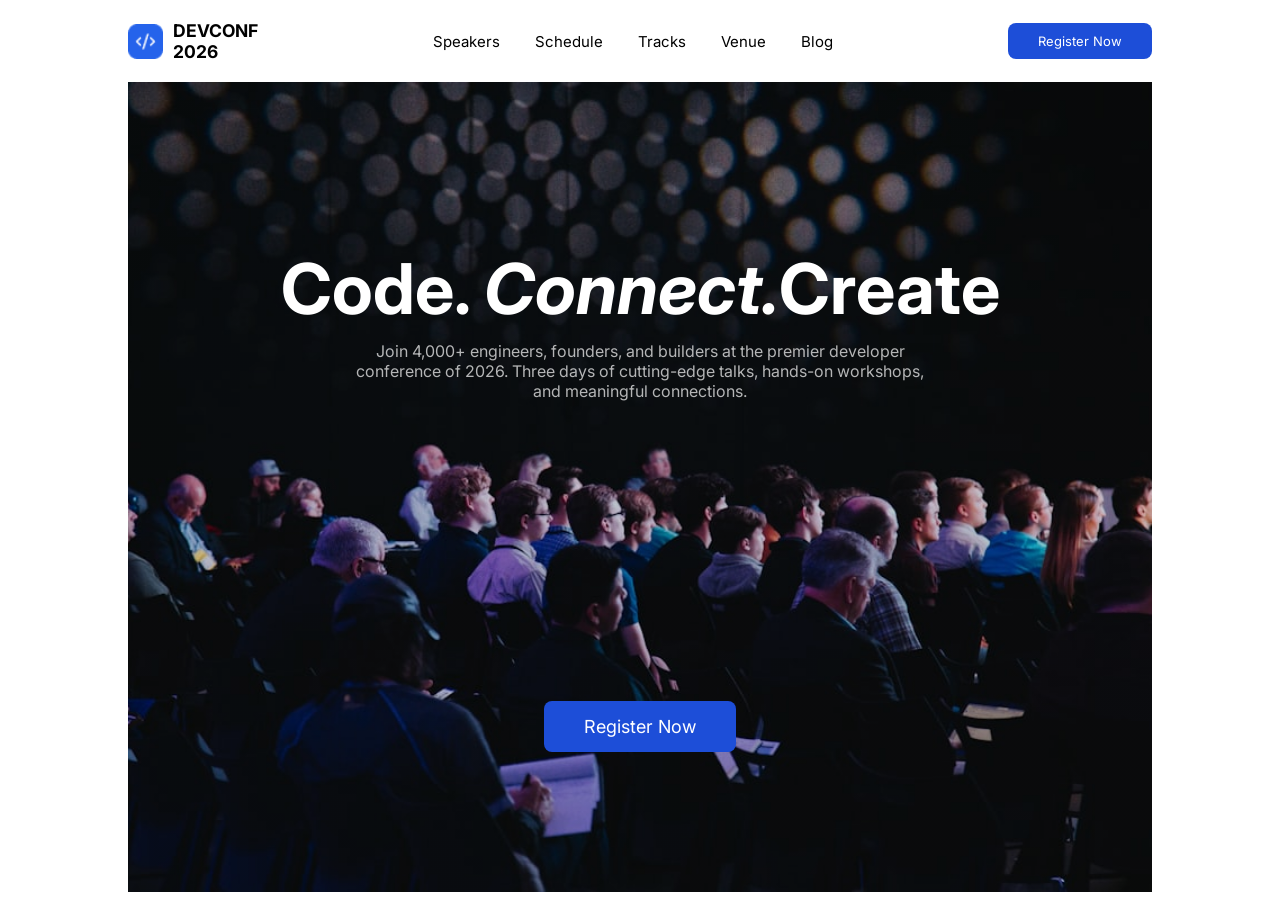
==== index.html @ ef303294 "banner-section-added" ====
<!DOCTYPE html>
<html lang="en">

<head>
    <meta charset="UTF-8">
    <meta name="viewport" content="width=device-width, initial-scale=1.0">
    <title>DevConf-2026</title>
    <link rel="stylesheet" href="./style/style.css">
</head>

<body>
    <nav class="container">
        <div class="nav-content">
            <div class="nav-logo">
                <img src="./images/logo-mini.png" alt="developer-logo">
                <h3>DEVCONF<br>2026</h3>
            </div>
            <div class="nav-link-page">
                <ul>
                    <li> <a href="">Speakers</a></li>
                    <li><a href="">Schedule</a></li>
                    <li><a href="">Tracks</a></li>
                    <li><a href="">Venue</a></li>
                    <li><a href="">Blog</a></li>
                </ul>
            </div>
            <div class="nav-btn">
                <button class="btn">Register Now</button>
            </div>
        </div>
    </nav>

    <!--  banner-section-style-here  -->
    <section class="container">
        <div class="banner-container">
            <div class="banner-content">
                <h3>Code. <span style="font-style: italic;"> Connect.</span>Create</h3>
                <p>Join 4,000+ engineers, founders, and builders at the premier developer <br> conference of 2026. Three
                    days
                    of cutting-edge talks, hands-on workshops, <br> and meaningful connections.</p>
            </div>
            <button class="btn banner-btn">Register Now</button>
        </div>
    </section>
    <!-- speaker-profile-style-here -->
</body>

</html>
---- style/style.css ----
@import url('https://fonts.googleapis.com/css2?family=Inter:ital,opsz,wght@0,14..32,100..900;1,14..32,100..900&display=swap');
* {
    margin: 0;
    padding: 0;
    box-sizing: border-box;
     font-family: "Inter", sans-serif;

    

}

.container {
    padding: 0px 10%;
}

.nav-logo {
    display: flex;
    align-items: center;
    gap: 10px;
    font-size: 15px;
    font-weight: bold;
    padding: 20px 0px;

}

.nav-logo img {
    object-fit: cover;
    image-resolution: initial;
    height: 35px;
    width: 35px;
}

.nav-content {
    display: flex;
    justify-content: space-between;
    align-items: center;
}

.nav-link-page ul {
    display: flex;
    gap: 35px;
    text-decoration: none;
}

.nav-link-page ul li {
    list-style: none;
    font-size: 15px;

}

.nav-link-page ul li a {
    text-decoration: none;
    color: black;

}

.btn {
    padding: 10px 30px;
    border: none;
    background-color: #1D4ED8;
    border-radius: 8px;
    color: white;
    font-size: 13px;
}

/* banner-section-style-here */

.banner-container {
    text-align: center;
    height: 90vh;
    background-image: linear-gradient(rgba(0, 0, 0, 0.2), rgba(0, 0, 0, 0.2)),url("../images/banner.jpg");
    background-size: cover;
    background-position: center;
    background-repeat: no-repeat;
    display: flex;
    flex-direction: column;
    align-items: center;


}
.banner-container button{
    margin-top: 300px;
    font-size: 18px;
    padding: 15px 40px ;
}
.banner-content{
    margin-top: 16%;
}

.banner-content h3 {
    font-size: 70px;
    font-weight: bolder;
    color: white;
}

.banner-content p {
    margin-top: 10px;
    font-size: 16px;
    color: #ffffffb2;

}
/* speaker-profile-style-here */
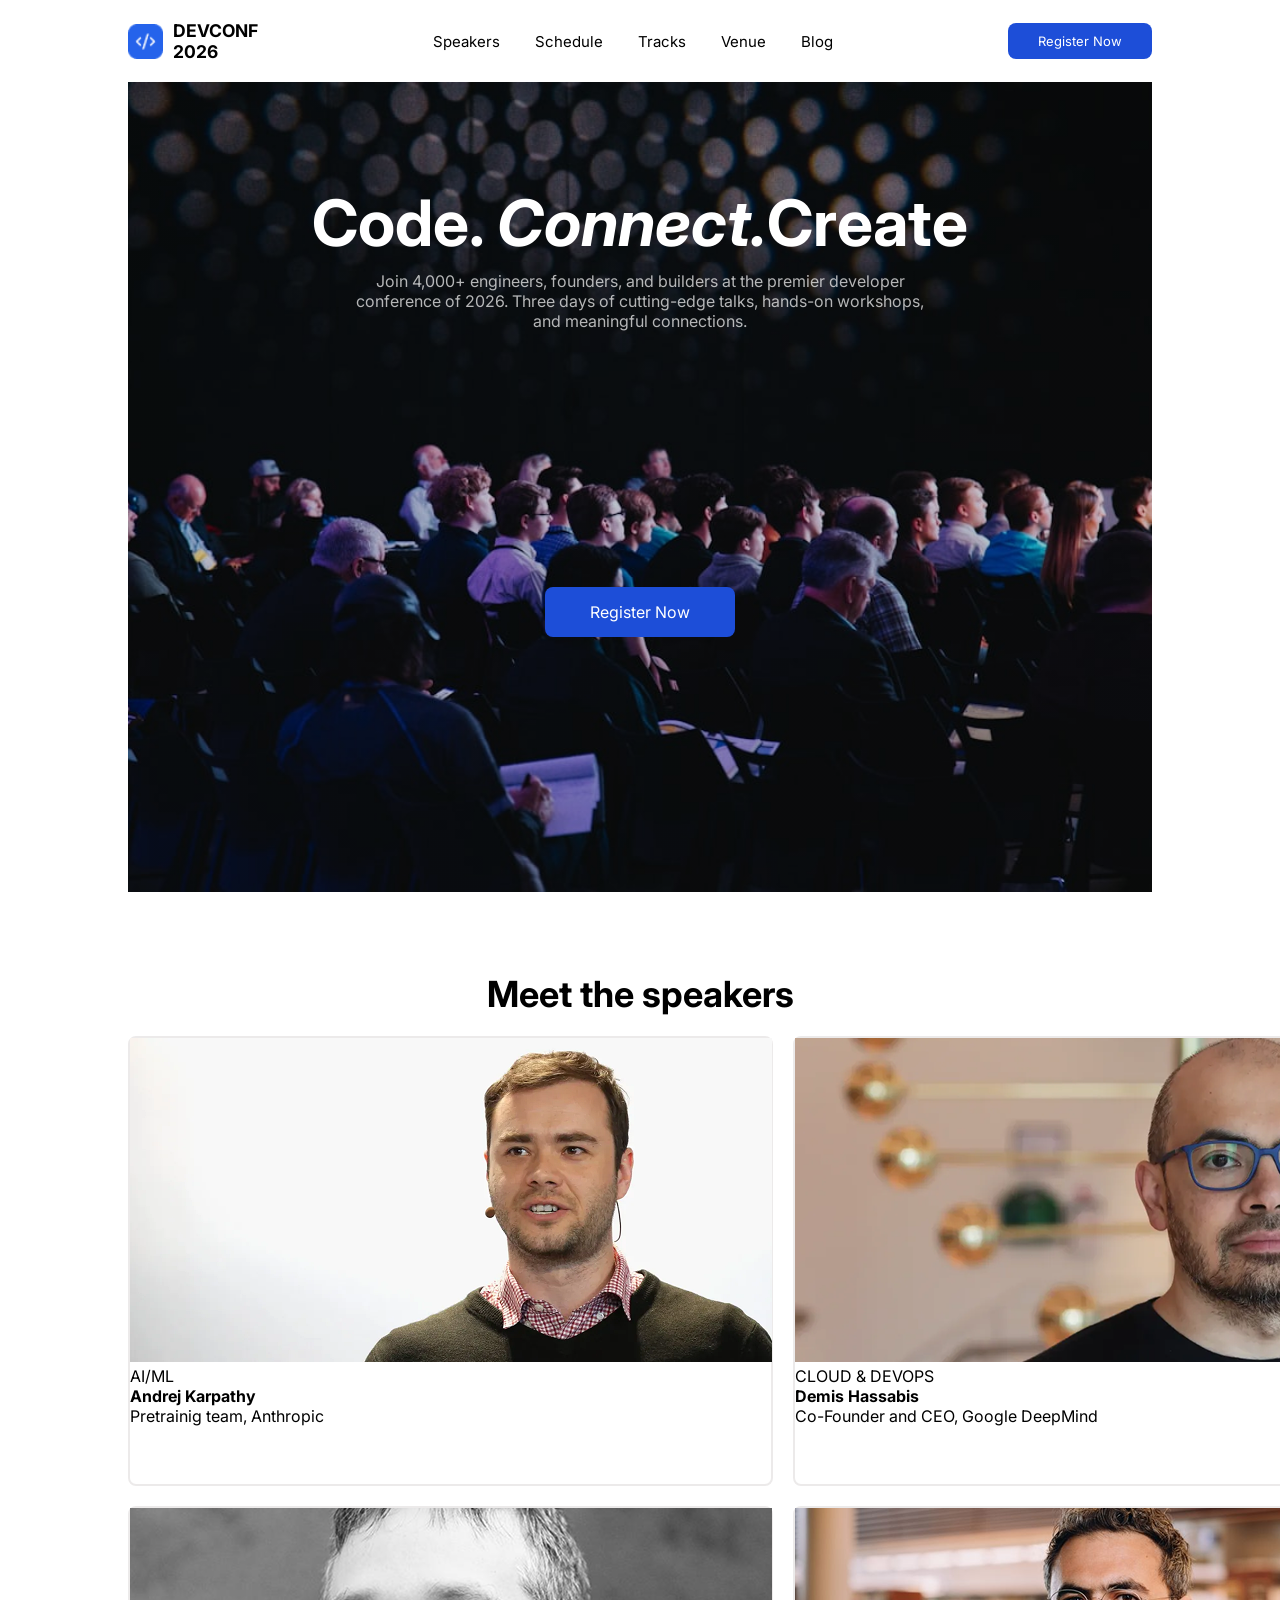
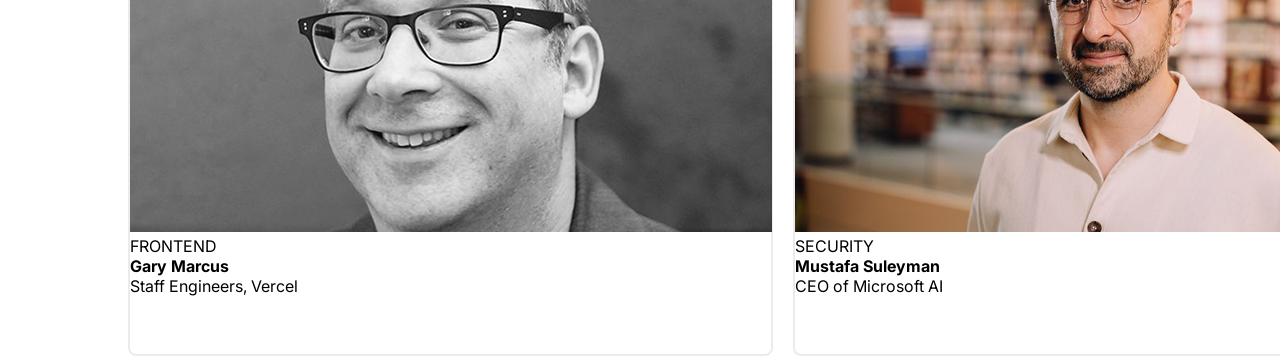
==== commit 2fa284de: "speaker-section-style-here" ====
--- a/index.html
+++ b/index.html
@@ -42,7 +42,40 @@
             <button class="btn banner-btn">Register Now</button>
         </div>
     </section>
-    <!-- speaker-profile-style-here -->
+    <!-- speakers-profile-style-here -->
+     <section class="container">
+        <div class="speakers-container">
+            <div class="speaker-content-title">
+            <H1>Meet the speakers</H1>    
+            </div>
+            <div class="speaker-cards">
+                <div class="speaker-card1">
+                    <img src="./images/andrej.png" alt="andrej images">
+                    <p>AI/ML</p>
+                    <h4>Andrej Karpathy</h4>
+                    <p>Pretrainig team, Anthropic</p>
+                </div>
+                <div class="speaker-card1">
+                    <img src="./images/demis.png" alt="demis">
+                    <p>CLOUD & DEVOPS</p>
+                    <h4>Demis Hassabis </h4>
+                    <p>Co-Founder and CEO, Google DeepMind</p>
+                </div>
+                <div class="speaker-card1">
+                    <img src="./images/gary.png" alt="gary">
+                    <p>FRONTEND</p>
+                    <h4>Gary Marcus</h4>
+                    <p>Staff Engineers, Vercel</p>
+                </div>
+                <div class="speaker-card1">
+                    <img src="./images/mustafa.png" alt="mustafa">
+                    <p>SECURITY</p>
+                    <h4>Mustafa Suleyman</h4>
+                    <p>CEO of Microsoft AI</p>
+                </div>
+            </div>
+        </div>
+     </section>
 </body>
 
 </html>
--- a/style/style.css
+++ b/style/style.css
@@ -79,24 +79,52 @@
 
 }
 .banner-container button{
-    margin-top: 300px;
-    font-size: 18px;
-    padding: 15px 40px ;
+    margin-top:25%;
+    font-size: 1em;
+    padding: 15px 45px;
 }
 .banner-content{
-    margin-top: 16%;
+    margin-top: 10%;
 }
 
 .banner-content h3 {
-    font-size: 70px;
+    font-size: 4em;
     font-weight: bolder;
     color: white;
 }
 
 .banner-content p {
     margin-top: 10px;
-    font-size: 16px;
+    font-size: 1em;
     color: #ffffffb2;
 
 }
-/* speaker-profile-style-here */+/* speaker-profile-style-here */
+.speakers-container{
+    margin-top: 80px ;
+}
+.speaker-content-title{
+    text-align: center;
+    font-size: 1.5rem;
+    
+}
+.speaker-cards{
+    display: grid;
+    grid-template-columns: repeat(2, 1fr);
+    gap: 20px ;
+    margin-top: 20px;
+
+
+}
+.speaker-card1{
+    width: 645px;
+    height: 450px;
+    border:2px solid rgba(70, 56, 56, 0.103);
+    border-radius: 8px;
+
+}
+.speaker-card img{
+    width: 100%;
+    height:100%;  
+    object-fit: cover;
+}
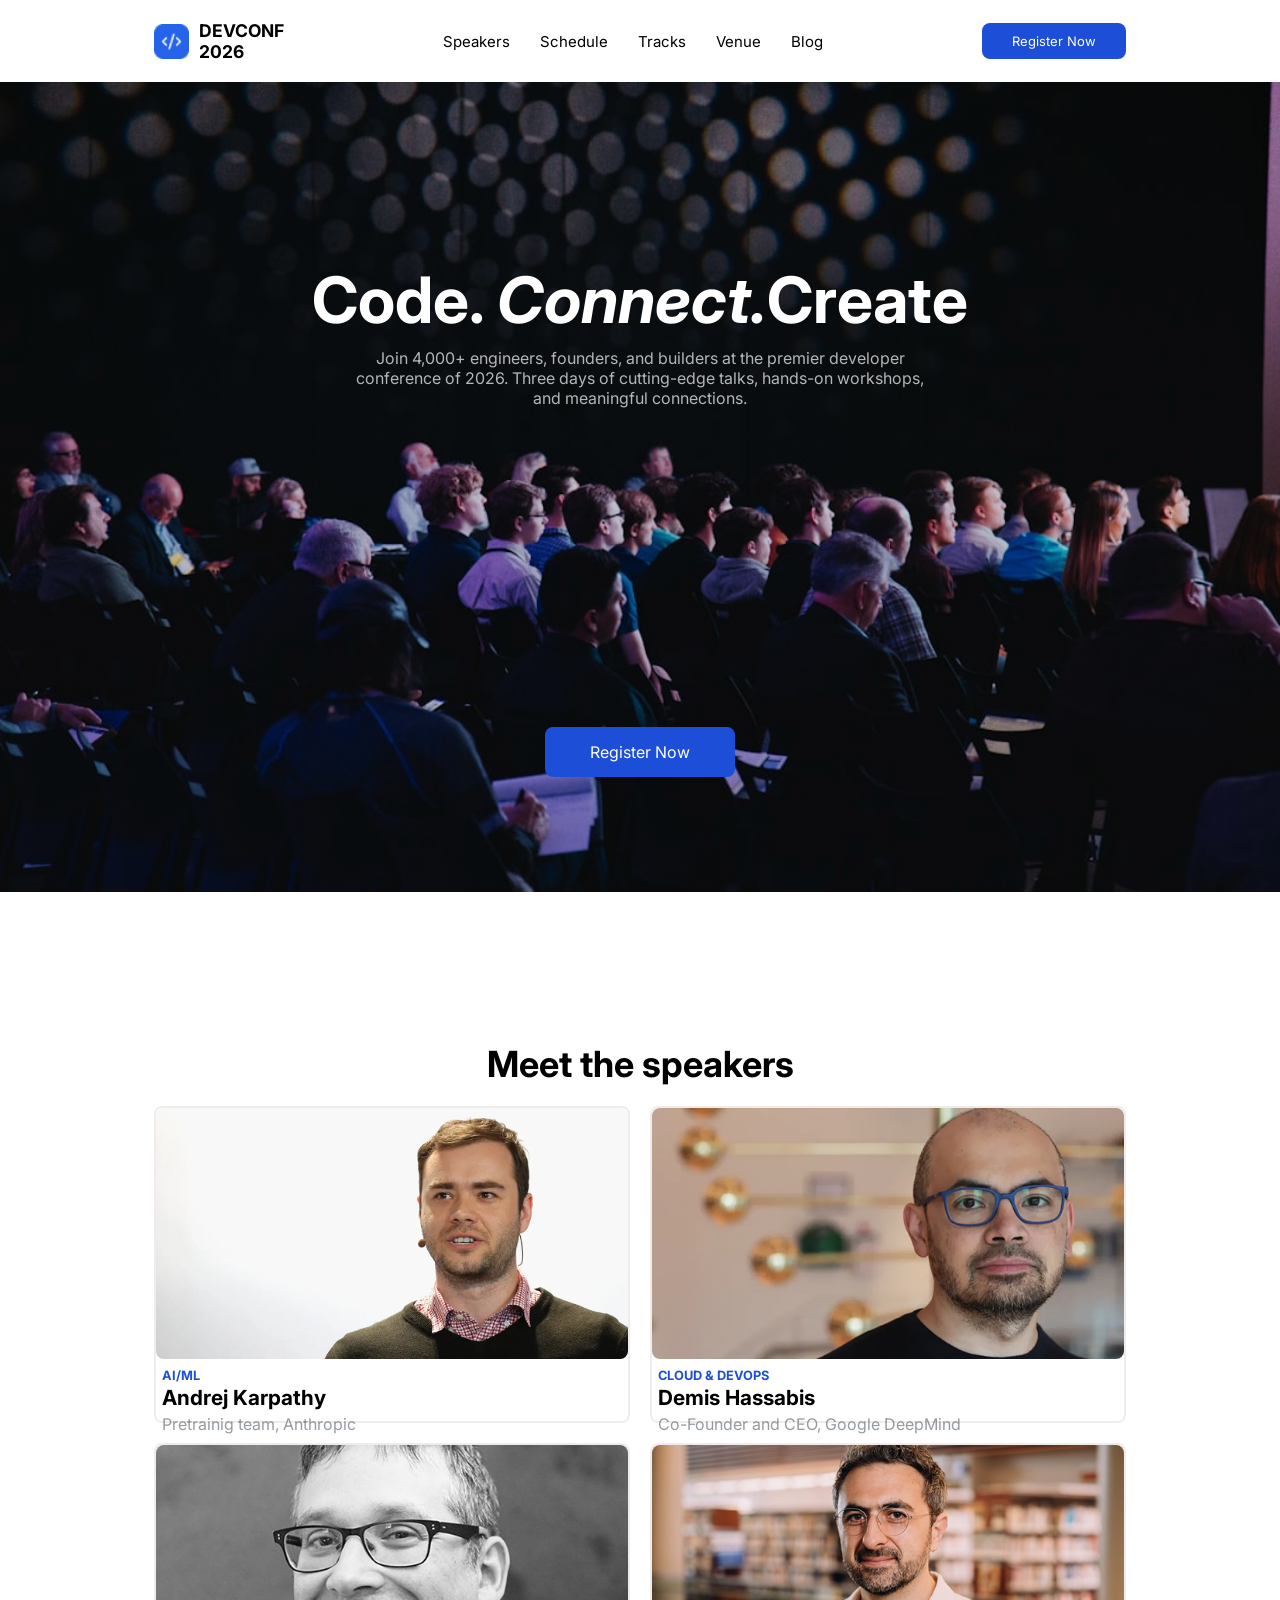
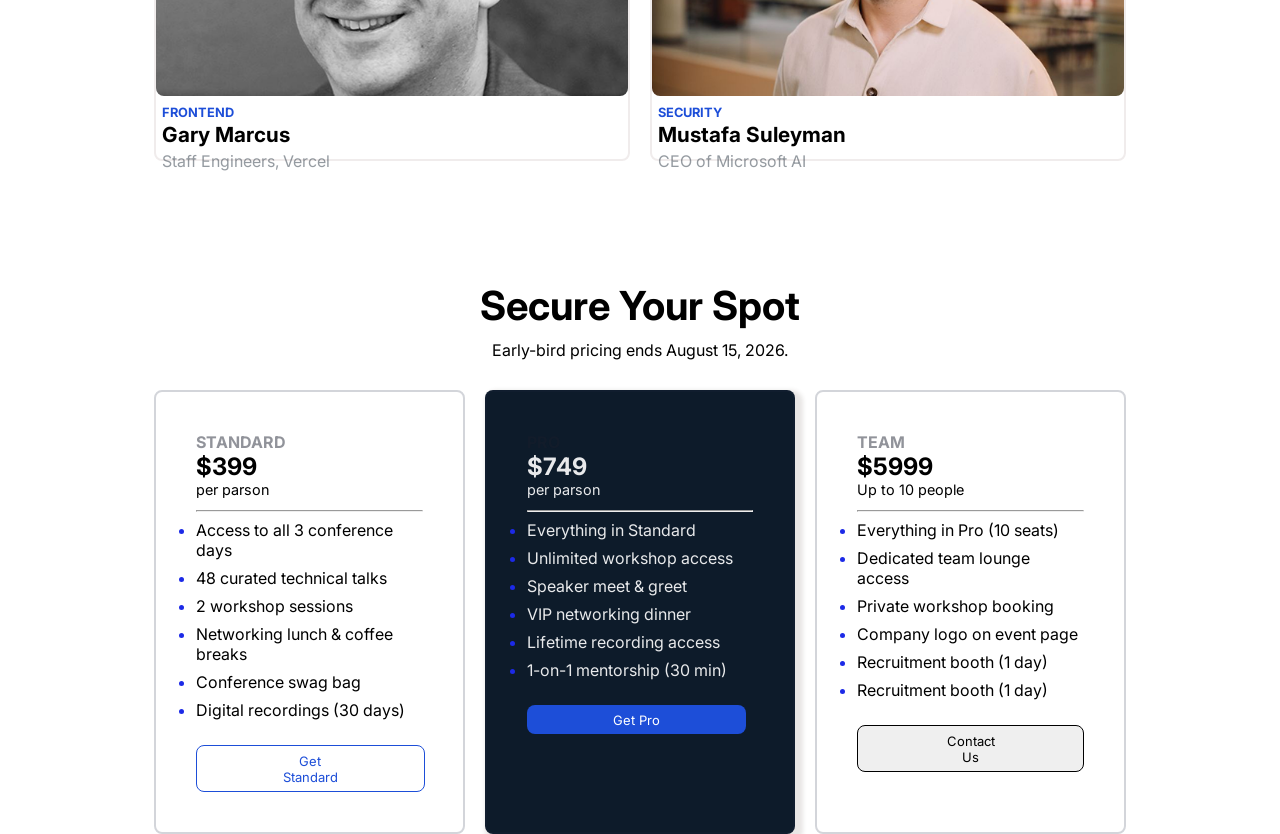
==== commit c3f5fbed: "pricing-section-added" ====
--- a/index.html
+++ b/index.html
@@ -31,7 +31,7 @@
     </nav>
 
     <!--  banner-section-style-here  -->
-    <section class="container">
+    <section>
         <div class="banner-container">
             <div class="banner-content">
                 <h3>Code. <span style="font-style: italic;"> Connect.</span>Create</h3>
@@ -39,6 +39,7 @@
                     days
                     of cutting-edge talks, hands-on workshops, <br> and meaningful connections.</p>
             </div>
+
             <button class="btn banner-btn">Register Now</button>
         </div>
     </section>
@@ -51,31 +52,86 @@
             <div class="speaker-cards">
                 <div class="speaker-card1">
                     <img src="./images/andrej.png" alt="andrej images">
-                    <p>AI/ML</p>
+                    <h5>AI/ML</h5>
                     <h4>Andrej Karpathy</h4>
                     <p>Pretrainig team, Anthropic</p>
                 </div>
                 <div class="speaker-card1">
                     <img src="./images/demis.png" alt="demis">
-                    <p>CLOUD & DEVOPS</p>
+                    <h5>CLOUD & DEVOPS</h5>
                     <h4>Demis Hassabis </h4>
                     <p>Co-Founder and CEO, Google DeepMind</p>
                 </div>
                 <div class="speaker-card1">
                     <img src="./images/gary.png" alt="gary">
-                    <p>FRONTEND</p>
+                    <h5>FRONTEND</h5>
                     <h4>Gary Marcus</h4>
                     <p>Staff Engineers, Vercel</p>
                 </div>
                 <div class="speaker-card1">
                     <img src="./images/mustafa.png" alt="mustafa">
-                    <p>SECURITY</p>
+                    <h5>SECURITY</h5>
                     <h4>Mustafa Suleyman</h4>
                     <p>CEO of Microsoft AI</p>
                 </div>
             </div>
         </div>
      </section>
+     <!-- pricing-section-style-here  -->
+      <section class="container">
+        <div class="pricing-section-title">
+            <h2>Secure Your Spot</h2>
+            <p>Early-bird pricing ends August 15, 2026.</p>
+        </div>
+        <div class="pricing-container">
+            <div class="pricing-cards">
+                <h4>STANDARD</h4>
+                <h1>$399</h1>
+                <p>per parson</p>
+                <hr>
+                <ul>
+                    <li>Access to all 3 conference days</li>
+                    <li>48 curated technical talks</li>
+                    <li>2 workshop sessions</li>
+                    <li>Networking lunch & coffee breaks</li>
+                    <li>Conference swag bag</li>
+                    <li>Digital recordings (30 days)</li>
+                </ul>
+                <button class=" cards-btn1">Get Standard</button>
+            </div>
+            <div class="pricing-cards pro-style-card">
+                <h4>PRO</h4>
+                <h1>$749</h1>
+                <p>per parson</p>
+                <hr>
+                <ul>
+                    <li>Everything in Standard</li>
+                    <li>Unlimited workshop access</li>
+                    <li>Speaker meet & greet</li>
+                    <li>VIP networking dinner</li>
+                    <li>Lifetime recording access</li>
+                    <li>1-on-1 mentorship (30 min)</li>
+                </ul>
+                <button class="cards-btn2">Get Pro</button>
+            </div>
+            <div class="pricing-cards">
+            <h4>TEAM</h4>
+                <h1>$5999</h1>
+                <p>Up to 10 people</p>
+                <hr>
+                <ul>
+                    <li>Everything in Pro (10 seats)</li>
+                    <li>Dedicated team lounge access</li>
+                    <li>Private workshop booking</li>
+                    <li>Company logo on event page</li>
+                    <li>Recruitment booth (1 day)</li>
+                    <li>Recruitment booth (1 day)</li>
+                </ul>
+                <button class="cards-btn3">Contact Us</button>
+            </div>
+
+        </div>
+      </section>
 </body>
 
 </html>
--- a/style/style.css
+++ b/style/style.css
@@ -10,7 +10,7 @@
 }
 
 .container {
-    padding: 0px 10%;
+    padding: 0px 12%;
 }
 
 .nav-logo {
@@ -38,7 +38,7 @@
 
 .nav-link-page ul {
     display: flex;
-    gap: 35px;
+    gap: 30px;
     text-decoration: none;
 }
 
@@ -66,6 +66,7 @@
 /* banner-section-style-here */
 
 .banner-container {
+    max-height: 900px;
     text-align: center;
     height: 90vh;
     background-image: linear-gradient(rgba(0, 0, 0, 0.2), rgba(0, 0, 0, 0.2)),url("../images/banner.jpg");
@@ -73,20 +74,20 @@
     background-position: center;
     background-repeat: no-repeat;
     display: flex;
+    justify-content:space-evenly;
     flex-direction: column;
     align-items: center;
 
 
 }
 .banner-container button{
-    margin-top:25%;
+    margin-top:16%; 
     font-size: 1em;
     padding: 15px 45px;
 }
 .banner-content{
-    margin-top: 10%;
-}
-
+    margin-top: 5%;
+}
 .banner-content h3 {
     font-size: 4em;
     font-weight: bolder;
@@ -101,7 +102,7 @@
 }
 /* speaker-profile-style-here */
 .speakers-container{
-    margin-top: 80px ;
+    margin-top: 150px ;
 }
 .speaker-content-title{
     text-align: center;
@@ -117,14 +118,105 @@
 
 }
 .speaker-card1{
-    width: 645px;
-    height: 450px;
-    border:2px solid rgba(70, 56, 56, 0.103);
-    border-radius: 8px;
-
-}
-.speaker-card img{
+    border:2px solid rgba(70, 33, 33, 0.082);
+    border-radius: 8px;
+    object-fit: cover;
+
+}
+.speaker-card1 img{
     width: 100%;
-    height:100%;  
+    height:80%;  
     object-fit: cover;
-}+    border-radius: 8px;
+}
+.speaker-card1 h5{
+    color: #1D4ED8;
+    font-size: 0.8rem;
+    margin: 5px 0px 2px 6px;
+
+}
+.speaker-card1 p{
+font-size: 1rem;
+ margin-left: 6px;
+ color:#0d1b2a70;
+}
+.speaker-card1 h4{
+    margin-left: 6px;
+    font-size: 1.3rem;
+    margin-bottom: 4px;
+}
+/* pricing-section-style-here */
+.pricing-section-title{
+ margin-top: 120px ;
+ text-align: center;
+
+}
+.pricing-section-title h2{
+   font-size: 2.5rem;
+   margin-bottom:10px;
+}
+.pricing-section-title p{
+    font-size: 1rem;
+    
+}
+.pricing-container{
+    margin-top: 30px;
+    display: grid;
+    grid-template-columns: repeat(3, 1fr);
+    gap: 20px;
+    
+}
+.pricing-cards{
+    border:2px solid #1b243f31;
+    padding: 40px;
+    border-radius: 8px;
+
+}
+.pricing-cards h4{
+    font-size: 1rem;
+    color: #191e2c7a;
+}
+.pricing-cards p{
+    font-size: 0.9rem;
+    margin-bottom: 12px;
+}
+.cards-btn1{
+    padding: 3% 38%;
+    border: 1px solid #1D4ED8;
+    background-color: white;
+    border-radius: 8px;
+    color: #1D4ED8;
+    font-size: 13px;
+    margin-top: 17px;
+}
+.cards-btn2{
+    padding: 3% 38%;
+    border: none;
+    background-color: #1D4ED8;
+    border-radius: 8px;
+    color: white;
+    font-size: 13px;
+    margin-top: 17px;
+}
+.cards-btn3{
+     padding: 3% 38%;
+    border:1px solid black;
+    border-radius: 8px;
+    font-size: 13px;
+    margin-top: 17px;
+}
+
+
+.pricing-cards ul li::marker {
+  color: rgb(28, 42, 231);
+}
+.pricing-cards ul li{
+    font-size: 1rem;
+    margin: 8px 0;
+}
+.pro-style-card{
+    background-color: #0D1B2A;
+    color: rgba(255, 255, 255, 0.904);
+    box-shadow: 4px 4px 4px 4px rgba(56, 40, 38, 0.116);
+}
+
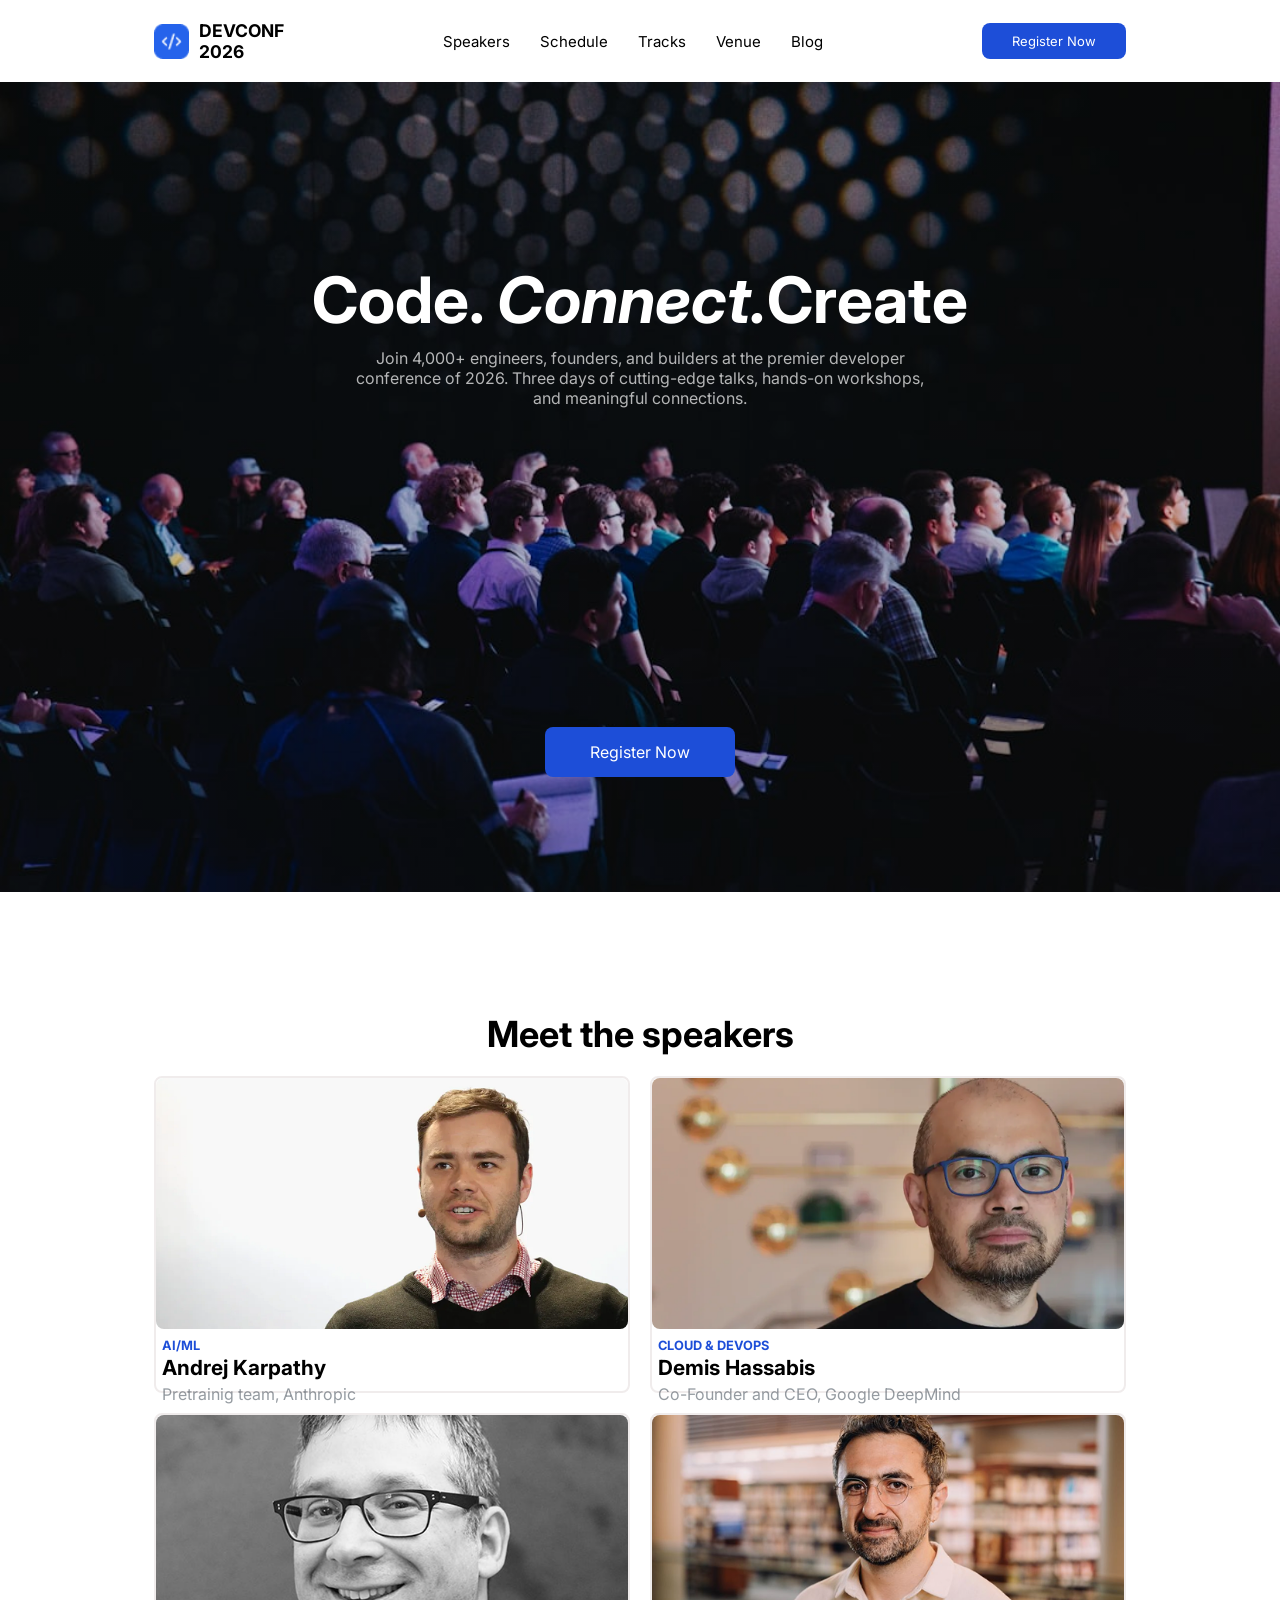
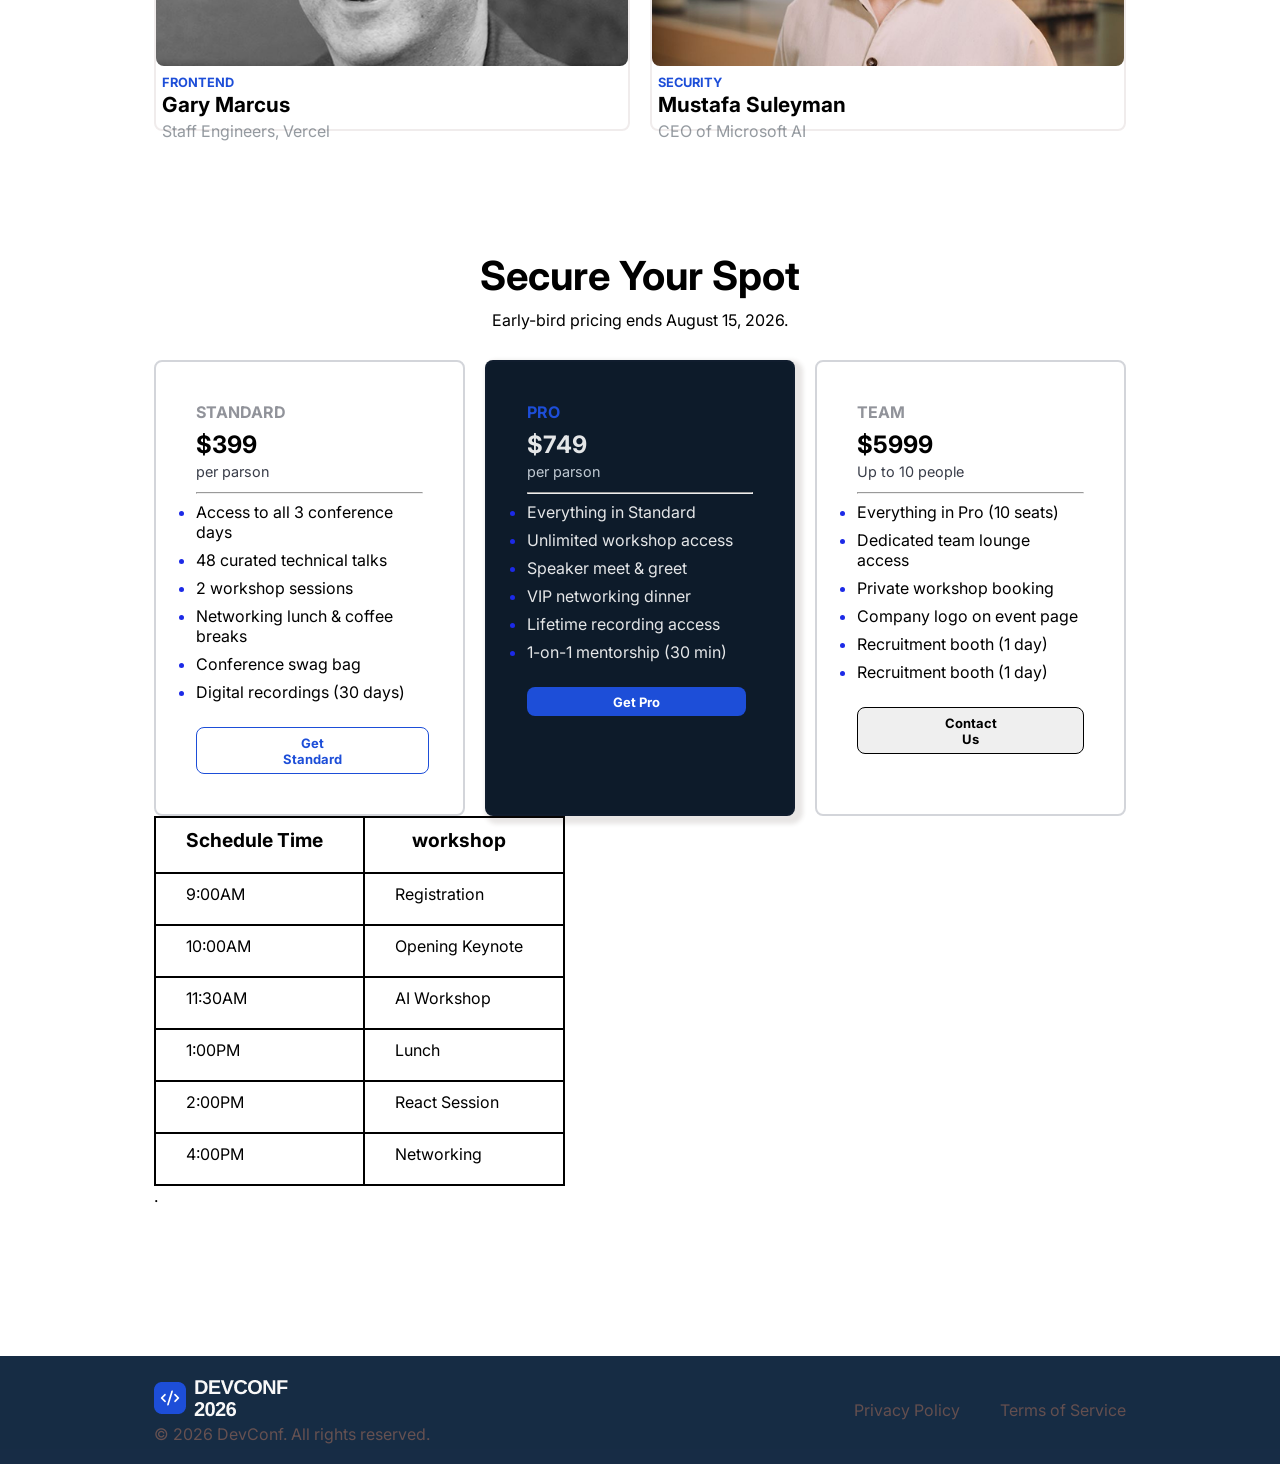
==== commit 6b5622a0: "footer-section-added & generative-ai-section-start-here" ====
--- a/index.html
+++ b/index.html
@@ -44,10 +44,10 @@
         </div>
     </section>
     <!-- speakers-profile-style-here -->
-     <section class="container">
+    <section class="container">
         <div class="speakers-container">
             <div class="speaker-content-title">
-            <H1>Meet the speakers</H1>    
+                <H1>Meet the speakers</H1>
             </div>
             <div class="speaker-cards">
                 <div class="speaker-card1">
@@ -76,9 +76,9 @@
                 </div>
             </div>
         </div>
-     </section>
-     <!-- pricing-section-style-here  -->
-      <section class="container">
+    </section>
+    <!-- pricing-section-style-here  -->
+    <section class="container">
         <div class="pricing-section-title">
             <h2>Secure Your Spot</h2>
             <p>Early-bird pricing ends August 15, 2026.</p>
@@ -115,7 +115,7 @@
                 <button class="cards-btn2">Get Pro</button>
             </div>
             <div class="pricing-cards">
-            <h4>TEAM</h4>
+                <h4>TEAM</h4>
                 <h1>$5999</h1>
                 <p>Up to 10 people</p>
                 <hr>
@@ -131,7 +131,70 @@
             </div>
 
         </div>
-      </section>
+    </section>
+    <!-- generative-ai-sectiontion-style-here -->
+    <section class="container">
+        <div class="schedule-section">
+            <div class="schedule-time-form">
+                <table class="schedule-table">
+                    <tr>
+                        <th>Schedule Time</th>
+                        <th>workshop</th>
+                    </tr>
+                    <tr>
+                        <td>9:00AM</td>
+                        <td>Registration</td>
+                    </tr>
+                    <tr>
+                        <td>10:00AM</td>
+                        <td>Opening Keynote </td>
+
+                    </tr>
+                    <tr>
+                        <td>11:30AM </td>
+                        <td>AI Workshop </td>
+
+                    </tr>
+                    <tr>
+                        <td> 1:00PM</td>
+                        <td>Lunch </td>
+
+                    </tr>
+                    <tr>
+                        <td> 2:00PM</td>
+                        <td>React Session</td>
+
+                    </tr>
+                    <tr>
+                        <td>4:00PM</td>
+                        <td>Networking</td>
+                    </tr>
+                </table>
+            </div>
+            <div class="event-details">
+
+            </div>
+        </div>
+        .
+
+    </section>
+
+
+
+    <!-- footer-section-style-here -->
+    <footer class="footer-section">
+        <div class="footer-container container">
+            <div class="footer-image-content">
+                <img src="./images/footer-logo.png" alt="">
+                <p>© 2026 DevConf. All rights reserved.</p>
+            </div>
+            <div class="footer-link">
+                <p><a href="">Privacy Policy</a></p>
+                <p><a href="">Terms of Service</a></p>
+            </div>
+        </div>
+    </footer>
+
 </body>
 
 </html>
--- a/style/style.css
+++ b/style/style.css
@@ -102,7 +102,7 @@
 }
 /* speaker-profile-style-here */
 .speakers-container{
-    margin-top: 150px ;
+    margin-top: 120px ;
 }
 .speaker-content-title{
     text-align: center;
@@ -174,10 +174,14 @@
 }
 .pricing-cards h4{
     font-size: 1rem;
+    margin-bottom: 8px;
     color: #191e2c7a;
 }
 .pricing-cards p{
     font-size: 0.9rem;
+    color: #191e2cdc;
+
+    margin-top: 4px;
     margin-bottom: 12px;
 }
 .cards-btn1{
@@ -188,6 +192,7 @@
     color: #1D4ED8;
     font-size: 13px;
     margin-top: 17px;
+    font-weight: bold;
 }
 .cards-btn2{
     padding: 3% 38%;
@@ -197,6 +202,7 @@
     color: white;
     font-size: 13px;
     margin-top: 17px;
+    font-weight: bold;
 }
 .cards-btn3{
      padding: 3% 38%;
@@ -204,6 +210,7 @@
     border-radius: 8px;
     font-size: 13px;
     margin-top: 17px;
+    font-weight: bold;
 }
 
 
@@ -216,7 +223,64 @@
 }
 .pro-style-card{
     background-color: #0D1B2A;
-    color: rgba(255, 255, 255, 0.904);
+    color: rgba(255, 255, 255, 0.89);
     box-shadow: 4px 4px 4px 4px rgba(56, 40, 38, 0.116);
 }
-
+.pro-style-card h4{
+    color: #1D4ED8;
+}
+.pro-style-card p{
+    color: rgba(240, 248, 255, 0.788);
+}
+/* schedul-section-style-here */
+.schedule-time-form{
+
+}
+
+ table,th,td{
+    border: 2px solid black;
+    border-collapse: collapse;
+
+    
+}
+th{
+    font-size: 1.2rem;
+
+}
+td{
+    font-size:1rem;
+}
+th,td{
+  padding-top: 10px;
+  padding-bottom: 20px;
+  padding-left: 30px;
+  padding-right: 40px;
+  
+}
+
+
+/* footer-section-style-here */
+.footer-section{
+    margin-top: 150px;
+    padding: 20px 0px;
+    background-color: #122841fa;
+}
+.footer-container{
+    
+    display: flex;
+    justify-content: space-between;
+    align-items: cecter;
+    color: rgb(102, 81, 81);
+}
+.footer-link a{
+text-decoration: none;
+color: rgb(100, 79, 79);
+}
+
+.footer-link{
+    display: flex;
+    align-items: center;
+    gap: 40px;
+}
+
+
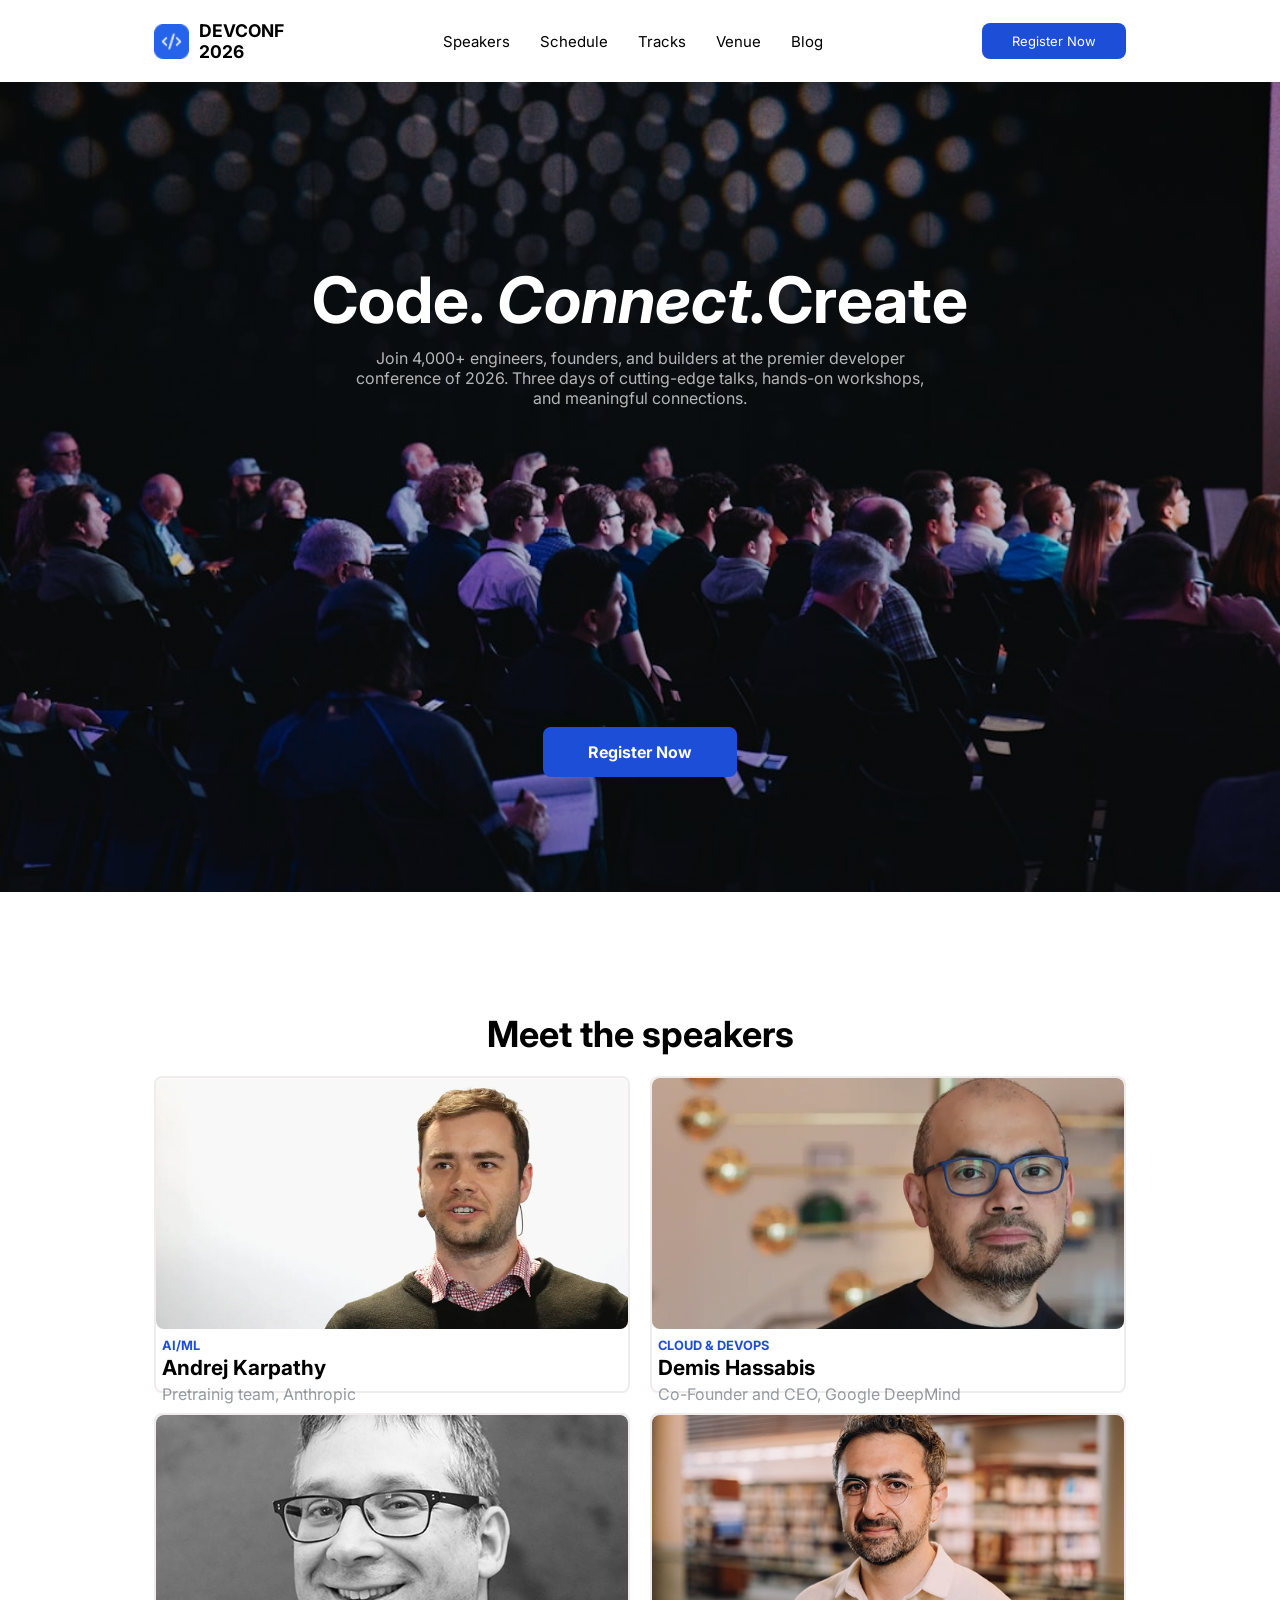
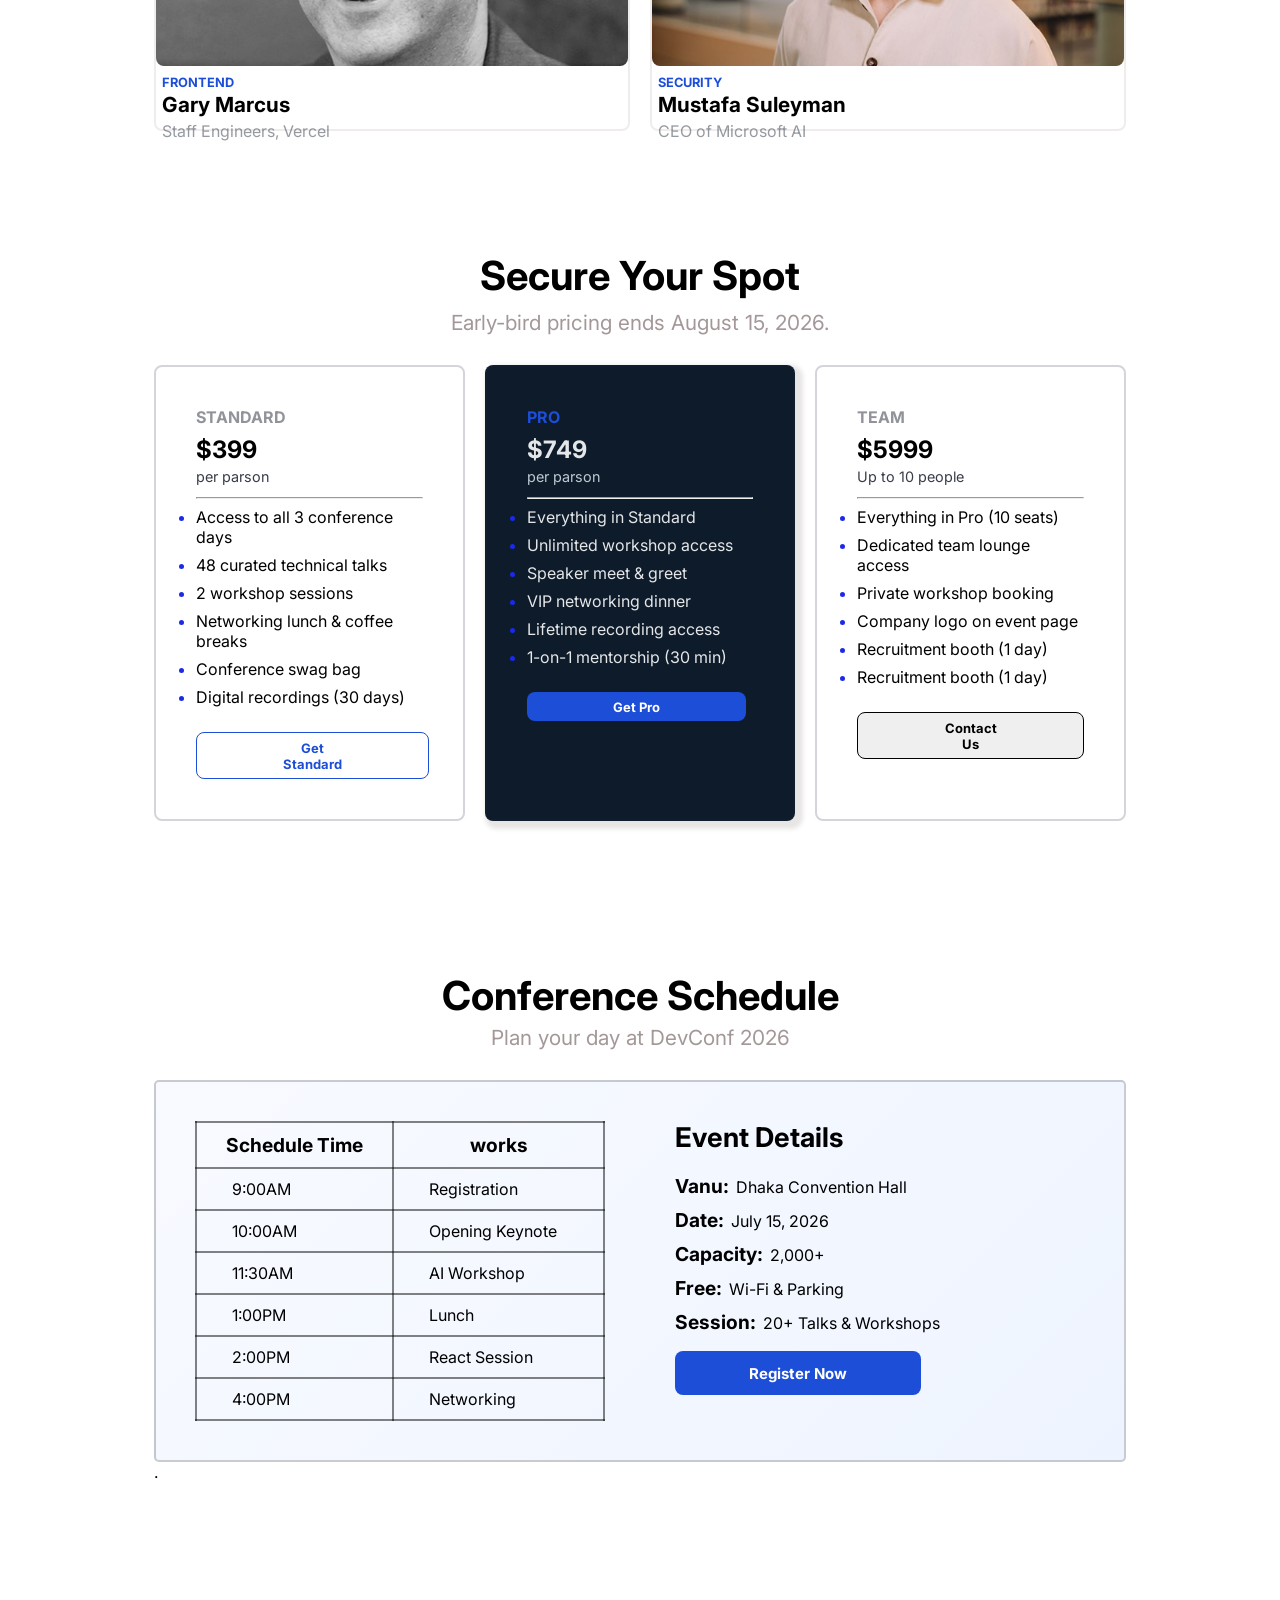
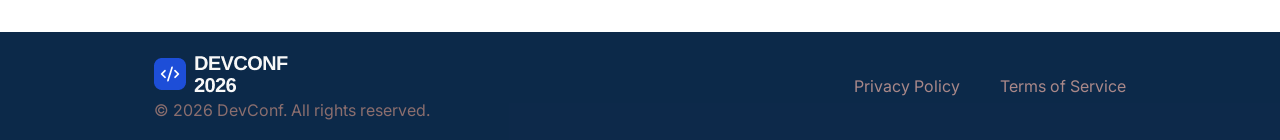
==== commit 7d832468: "generative-ai-section-completed" ====
--- a/index.html
+++ b/index.html
@@ -40,7 +40,7 @@
                     of cutting-edge talks, hands-on workshops, <br> and meaningful connections.</p>
             </div>
 
-            <button class="btn banner-btn">Register Now</button>
+            <button class=" banner-btn">Register Now</button>
         </div>
     </section>
     <!-- speakers-profile-style-here -->
@@ -133,13 +133,17 @@
         </div>
     </section>
     <!-- generative-ai-sectiontion-style-here -->
-    <section class="container">
+    <section class="container schedule-section-now">
+        <div class="schedule-section-title">
+            <h1> Conference Schedule</h1>
+            <p>Plan your day at DevConf 2026</p>
+        </div>
         <div class="schedule-section">
-            <div class="schedule-time-form">
+            <div class="schedule-container">
                 <table class="schedule-table">
                     <tr>
                         <th>Schedule Time</th>
-                        <th>workshop</th>
+                        <th>works</th>
                     </tr>
                     <tr>
                         <td>9:00AM</td>
@@ -170,10 +174,33 @@
                         <td>Networking</td>
                     </tr>
                 </table>
-            </div>
-            <div class="event-details">
-
-            </div>
+
+                <div class="event-details">
+                    <h4>Event Details</h4>
+                    <div class="event-content">
+                        <h5>Vanu:</h5>
+                        <p>Dhaka Convention Hall</p>
+                    </div>
+                    <div class="event-content">
+                        <h5>Date: </h5>
+                        <p>July 15, 2026</p>
+                    </div>
+                    <div class="event-content">
+                        <h5>Capacity: </h5>
+                        <p>2,000+</p>
+                    </div>
+                    <div class="event-content">
+                        <h5>Free:</h5>
+                        <p> Wi-Fi & Parking</p>
+                    </div>
+                    <div class="event-content">
+                        <h5>Session:</h5>
+                        <p> 20+ Talks & Workshops</p>
+                    </div>
+                    <button class="schedule-btn">Register Now</button>
+                </div>
+            </div>
+
         </div>
         .
 
--- a/style/style.css
+++ b/style/style.css
@@ -1,12 +1,10 @@
 @import url('https://fonts.googleapis.com/css2?family=Inter:ital,opsz,wght@0,14..32,100..900;1,14..32,100..900&display=swap');
+
 * {
     margin: 0;
     padding: 0;
     box-sizing: border-box;
-     font-family: "Inter", sans-serif;
-
-    
-
+    font-family: "Inter", sans-serif;
 }
 
 .container {
@@ -69,25 +67,27 @@
     max-height: 900px;
     text-align: center;
     height: 90vh;
-    background-image: linear-gradient(rgba(0, 0, 0, 0.2), rgba(0, 0, 0, 0.2)),url("../images/banner.jpg");
+    background-image: linear-gradient(rgba(0, 0, 0, 0.2), rgba(0, 0, 0, 0.2)), url("../images/banner.jpg");
     background-size: cover;
     background-position: center;
     background-repeat: no-repeat;
     display: flex;
-    justify-content:space-evenly;
+    justify-content: space-evenly;
     flex-direction: column;
     align-items: center;
 
-
-}
-.banner-container button{
-    margin-top:16%; 
+}
+
+.banner-container button {
+    margin-top: 16%;
     font-size: 1em;
     padding: 15px 45px;
 }
-.banner-content{
+
+.banner-content {
     margin-top: 5%;
 }
+
 .banner-content h3 {
     font-size: 4em;
     font-weight: bolder;
@@ -100,91 +100,118 @@
     color: #ffffffb2;
 
 }
+.banner-btn{
+    padding: 3% 20%;
+    border: none;
+    background-color: #1D4ED8;
+    border-radius: 8px;
+    color: white;
+    font-size: 15px;
+    margin-top: 17px;
+    font-weight: bold;
+}
+
 /* speaker-profile-style-here */
-.speakers-container{
-    margin-top: 120px ;
-}
-.speaker-content-title{
+.speakers-container {
+    margin-top: 120px;
+}
+
+.speaker-content-title {
     text-align: center;
     font-size: 1.5rem;
-    
-}
-.speaker-cards{
+
+}
+
+.speaker-cards {
     display: grid;
     grid-template-columns: repeat(2, 1fr);
-    gap: 20px ;
+    gap: 20px;
     margin-top: 20px;
 
 
 }
-.speaker-card1{
-    border:2px solid rgba(70, 33, 33, 0.082);
+
+.speaker-card1 {
+    border: 2px solid rgba(70, 33, 33, 0.082);
     border-radius: 8px;
     object-fit: cover;
 
 }
-.speaker-card1 img{
+
+.speaker-card1 img {
     width: 100%;
-    height:80%;  
+    height: 80%;
     object-fit: cover;
     border-radius: 8px;
 }
-.speaker-card1 h5{
+
+.speaker-card1 h5 {
     color: #1D4ED8;
     font-size: 0.8rem;
     margin: 5px 0px 2px 6px;
 
 }
-.speaker-card1 p{
-font-size: 1rem;
- margin-left: 6px;
- color:#0d1b2a70;
-}
-.speaker-card1 h4{
+
+.speaker-card1 p {
+    font-size: 1rem;
+    margin-left: 6px;
+    color: #0d1b2a70;
+}
+
+.speaker-card1 h4 {
     margin-left: 6px;
     font-size: 1.3rem;
     margin-bottom: 4px;
 }
+
 /* pricing-section-style-here */
-.pricing-section-title{
- margin-top: 120px ;
- text-align: center;
-
-}
-.pricing-section-title h2{
-   font-size: 2.5rem;
-   margin-bottom:10px;
-}
-.pricing-section-title p{
-    font-size: 1rem;
-    
-}
-.pricing-container{
+.pricing-section-title {
+    margin-top: 120px;
+    text-align: center;
+
+}
+
+.pricing-section-title h2 {
+    font-size: 2.5rem;
+    margin-bottom: 10px;
+}
+
+.pricing-section-title p {
+    font-size: 1.3rem;
+    color: #2a0d0d6e;
+    margin-bottom: 10px;
+}
+
+.pricing-container {
     margin-top: 30px;
     display: grid;
     grid-template-columns: repeat(3, 1fr);
     gap: 20px;
-    
-}
-.pricing-cards{
-    border:2px solid #1b243f31;
+
+}
+
+.pricing-cards {
+    border: 2px solid #1b243f31;
     padding: 40px;
     border-radius: 8px;
 
 }
-.pricing-cards h4{
+
+.pricing-cards h4 {
     font-size: 1rem;
     margin-bottom: 8px;
     color: #191e2c7a;
 }
-.pricing-cards p{
+
+.pricing-cards p {
     font-size: 0.9rem;
     color: #191e2cdc;
 
     margin-top: 4px;
     margin-bottom: 12px;
 }
-.cards-btn1{
+
+.cards-btn1 {
     padding: 3% 38%;
     border: 1px solid #1D4ED8;
     background-color: white;
@@ -194,7 +221,8 @@
     margin-top: 17px;
     font-weight: bold;
 }
-.cards-btn2{
+
+.cards-btn2 {
     padding: 3% 38%;
     border: none;
     background-color: #1D4ED8;
@@ -204,9 +232,10 @@
     margin-top: 17px;
     font-weight: bold;
 }
-.cards-btn3{
-     padding: 3% 38%;
-    border:1px solid black;
+
+.cards-btn3 {
+    padding: 3% 38%;
+    border: 1px solid black;
     border-radius: 8px;
     font-size: 13px;
     margin-top: 17px;
@@ -215,72 +244,152 @@
 
 
 .pricing-cards ul li::marker {
-  color: rgb(28, 42, 231);
-}
-.pricing-cards ul li{
+    color: rgb(28, 42, 231);
+}
+
+.pricing-cards ul li {
     font-size: 1rem;
     margin: 8px 0;
 }
-.pro-style-card{
+
+.pro-style-card {
     background-color: #0D1B2A;
     color: rgba(255, 255, 255, 0.89);
     box-shadow: 4px 4px 4px 4px rgba(56, 40, 38, 0.116);
 }
-.pro-style-card h4{
+
+.pro-style-card h4 {
     color: #1D4ED8;
 }
-.pro-style-card p{
+
+.pro-style-card p {
     color: rgba(240, 248, 255, 0.788);
 }
+
 /* schedul-section-style-here */
-.schedule-time-form{
-
-}
-
- table,th,td{
-    border: 2px solid black;
+.schedule-section-title {
+    text-align: center;
+    margin-top: 150px;
+    margin-bottom: 30px;
+}
+
+.schedule-section-title h1 {
+    font-size: 2.5rem;
+    margin-bottom: 5px;
+}
+
+.schedule-section-title p {
+    font-size: 1.3rem;
+    color: #2a0d0d6e;
+    margin-bottom: 10px;
+}
+
+.schedule-section {
+    border: 2px solid rgba(0, 0, 0, 0.185);
+    border-radius: 5px;
+    padding: 4%;
+    background: linear-gradient(135deg,
+            #F8FAFF 0%,
+            #EEF4FF 100%);
+
+}
+
+
+
+.schedule-container {
+    display: grid;
+    grid-template-columns: repeat(2, 1fr);
+    gap: 70px;
+}
+
+.event-content {
+    display: flex;
+}
+
+
+table,
+th,
+td {
+    border: 2px solid rgba(0, 0, 0, 0.486);
     border-collapse: collapse;
 
-    
-}
-th{
+
+}
+
+th {
     font-size: 1.2rem;
 
 }
-td{
-    font-size:1rem;
-}
-th,td{
-  padding-top: 10px;
-  padding-bottom: 20px;
-  padding-left: 30px;
-  padding-right: 40px;
-  
+
+td {
+    font-size: 1rem;
+}
+
+th {
+    padding-top: 10px;
+    padding-bottom: 10px;
+    padding-left: 15px;
+    padding-right: 15px;
+
+}
+
+td {
+    padding-top: 10px;
+    padding-bottom: 10px;
+    padding-left: 35px;
+    padding-right: 15px
+}
+
+.event-details h4 {
+    font-size: 1.7rem;
+    margin-bottom: 10px;
+}
+
+.event-content h5 {
+    font-size: 1.2rem;
+    margin-top: 10px;
+}
+
+.event-content p {
+    font-size: 1rem;
+    margin-top: 13px;
+    margin-left: 7px;
+}
+
+.schedule-btn {
+    padding: 3% 18%;
+    border: none;
+    background-color: #1D4ED8;
+    border-radius: 8px;
+    color: white;
+    font-size: 15px;
+    margin-top: 17px;
+    font-weight: bold;
 }
 
 
 /* footer-section-style-here */
-.footer-section{
+.footer-section {
     margin-top: 150px;
     padding: 20px 0px;
-    background-color: #122841fa;
-}
-.footer-container{
-    
+    background-color: #082546fa;
+}
+
+.footer-container {
+
     display: flex;
     justify-content: space-between;
     align-items: cecter;
-    color: rgb(102, 81, 81);
-}
-.footer-link a{
-text-decoration: none;
-color: rgb(100, 79, 79);
-}
-
-.footer-link{
+    color: rgb(139, 110, 110);
+}
+
+.footer-link a {
+    text-decoration: none;
+    color: rgba(173, 138, 138, 0.986);
+}
+
+.footer-link {
     display: flex;
     align-items: center;
     gap: 40px;
-}
-
-
+}
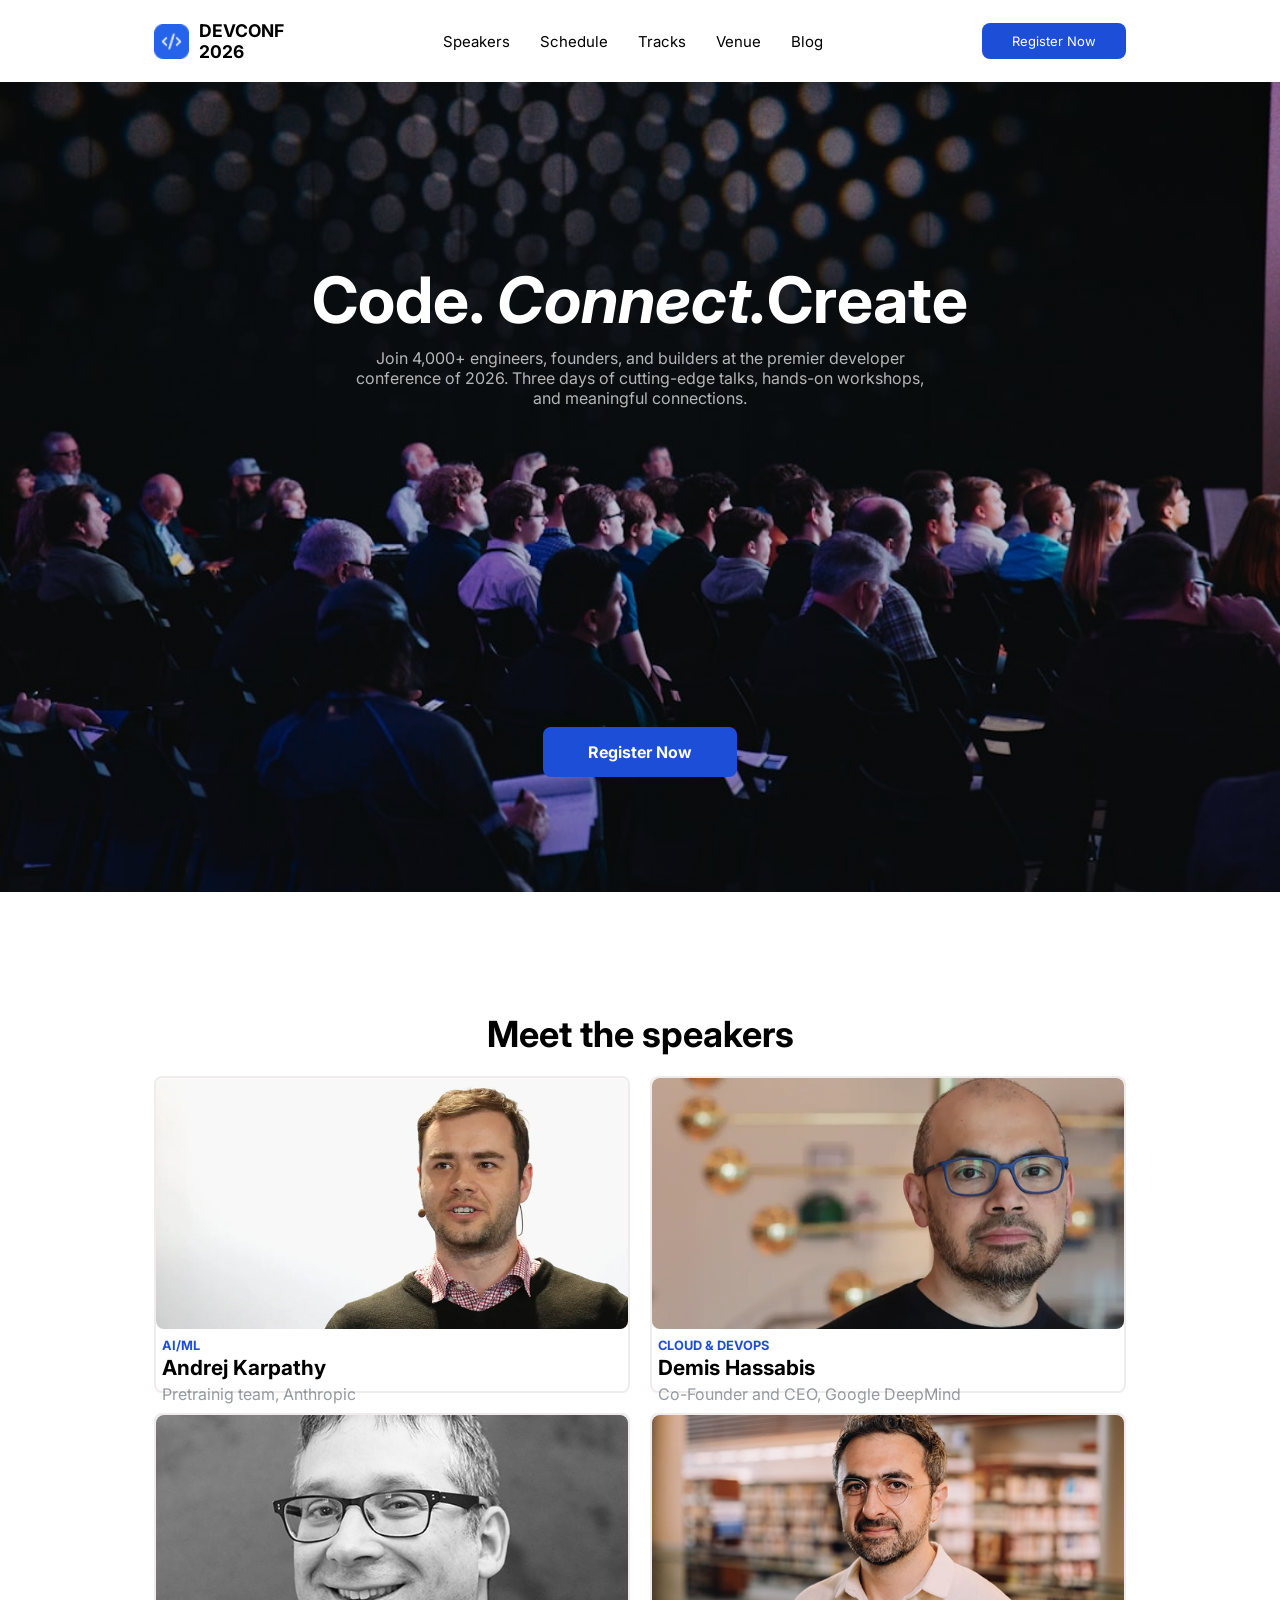
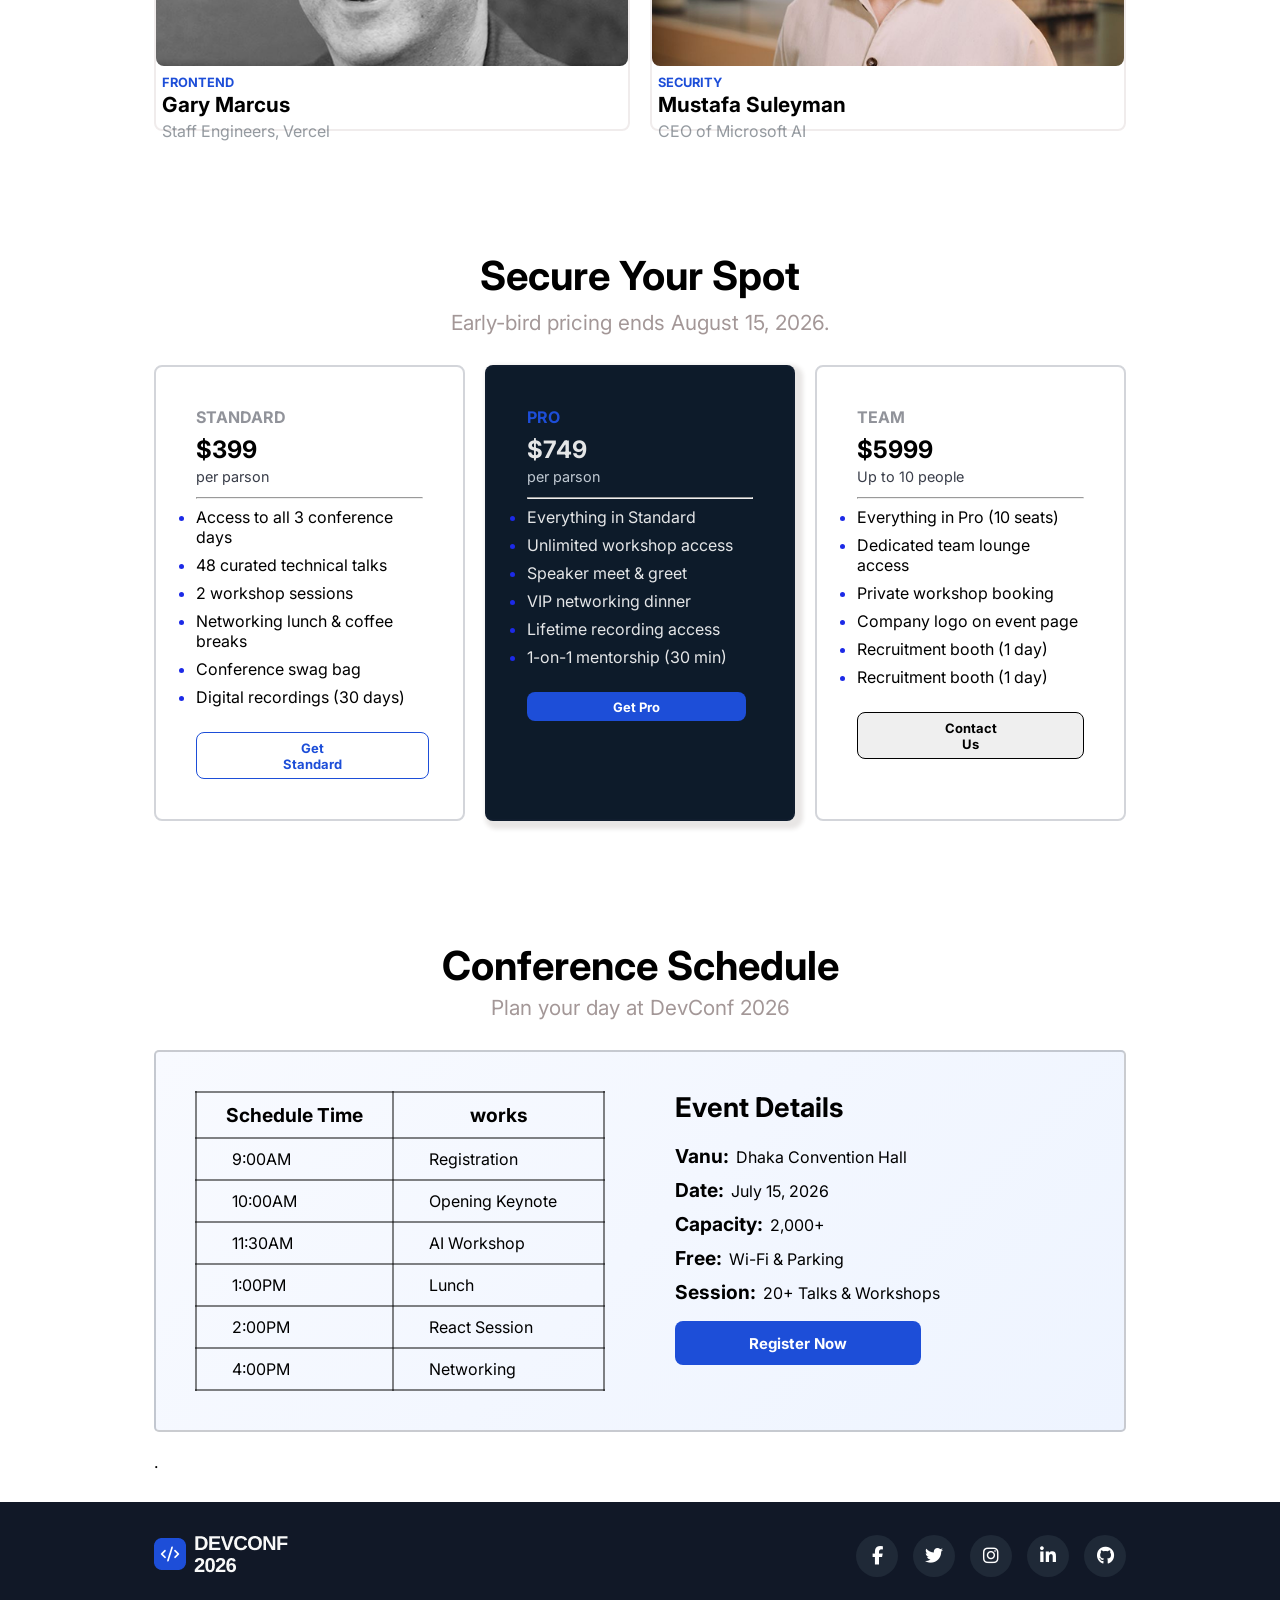
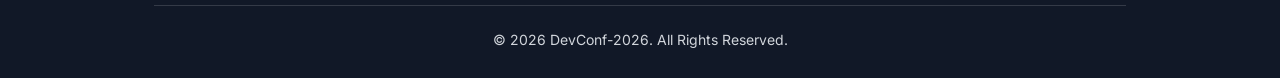
==== commit 30625157: "new-footer-section-add & prompts.md file added" ====
--- a/index.html
+++ b/index.html
@@ -6,6 +6,9 @@
     <meta name="viewport" content="width=device-width, initial-scale=1.0">
     <title>DevConf-2026</title>
     <link rel="stylesheet" href="./style/style.css">
+    <link rel="stylesheet" href="https://cdnjs.cloudflare.com/ajax/libs/font-awesome/6.7.2/css/all.min.css">
+
+    <link rel="stylesheet" href="style.css">
 </head>
 
 <body>
@@ -205,20 +208,28 @@
         .
 
     </section>
-
-
-
     <!-- footer-section-style-here -->
-    <footer class="footer-section">
-        <div class="footer-container container">
-            <div class="footer-image-content">
-                <img src="./images/footer-logo.png" alt="">
-                <p>© 2026 DevConf. All rights reserved.</p>
-            </div>
-            <div class="footer-link">
-                <p><a href="">Privacy Policy</a></p>
-                <p><a href="">Terms of Service</a></p>
-            </div>
+    <footer class="footer">
+        <div class="footer-top">
+            <div class="footer-image">
+                <a href="./index.html">
+                    <img src="./images/footer-logo.png" alt="Logo">
+                </a>
+            </div>
+
+            <div class="social-links">
+                <a href="https://www.facebook.com"><i class="fab fa-facebook-f"></i></a>
+                <a href="https://x.com"><i class="fab fa-twitter"></i></a>
+                <a href="https://www.instagram.com"><i class="fab fa-instagram"></i></a>
+                <a href="https://www.linkedin.com"><i class="fab fa-linkedin-in"></i></a>
+                <a href="https://github.com"><i class="fab fa-github"></i></a>
+            </div>
+        </div>
+
+        <hr>
+
+        <div class="footer-bottom-text">
+            <p>&copy; 2026 DevConf-2026. All Rights Reserved.</p>
         </div>
     </footer>
 
--- a/style/style.css
+++ b/style/style.css
@@ -269,7 +269,7 @@
 /* schedul-section-style-here */
 .schedule-section-title {
     text-align: center;
-    margin-top: 150px;
+    margin-top: 120px;
     margin-bottom: 30px;
 }
 
@@ -291,6 +291,8 @@
     background: linear-gradient(135deg,
             #F8FAFF 0%,
             #EEF4FF 100%);
+    margin-bottom: 20px;
+
 
 }
 
@@ -369,27 +371,61 @@
 
 
 /* footer-section-style-here */
-.footer-section {
-    margin-top: 150px;
-    padding: 20px 0px;
-    background-color: #082546fa;
-}
-
-.footer-container {
-
+.footer {
+    background-color: #111827;
+    color: #ffffff;
+    padding: 30px 12%;
+    margin-top: 30px;
+}
+
+.footer-top {
     display: flex;
     justify-content: space-between;
-    align-items: cecter;
-    color: rgb(139, 110, 110);
-}
-
-.footer-link a {
+    align-items: center;
+    flex-wrap: wrap;
+    gap: 20px;
+}
+
+.footer-image img {
+    width: 100%;
+    height: auto;
+}
+
+.social-links {
+    display: flex;
+    gap: 15px;
+}
+
+.social-links a {
+    width: 42px;
+    height: 42px;
+    display: flex;
+    justify-content: center;
+    align-items: center;
+    background-color: #1f2937;
+    color: #fff;
     text-decoration: none;
-    color: rgba(173, 138, 138, 0.986);
-}
-
-.footer-link {
-    display: flex;
-    align-items: center;
-    gap: 40px;
+    border-radius: 50%;
+    font-size: 18px;
+}
+
+.social-links a:hover {
+    background: #3b82f6;
+}
+
+.footer hr {
+    border: none;
+    height: 1px;
+    background: rgba(255, 255, 255, 0.15);
+    margin: 25px 0;
+}
+
+.footer-bottom-text {
+    text-align: center;
+}
+
+.footer-bottom-text p {
+    font-size: 14px;
+    color: #d1d5db;
+    margin: 0;
 }
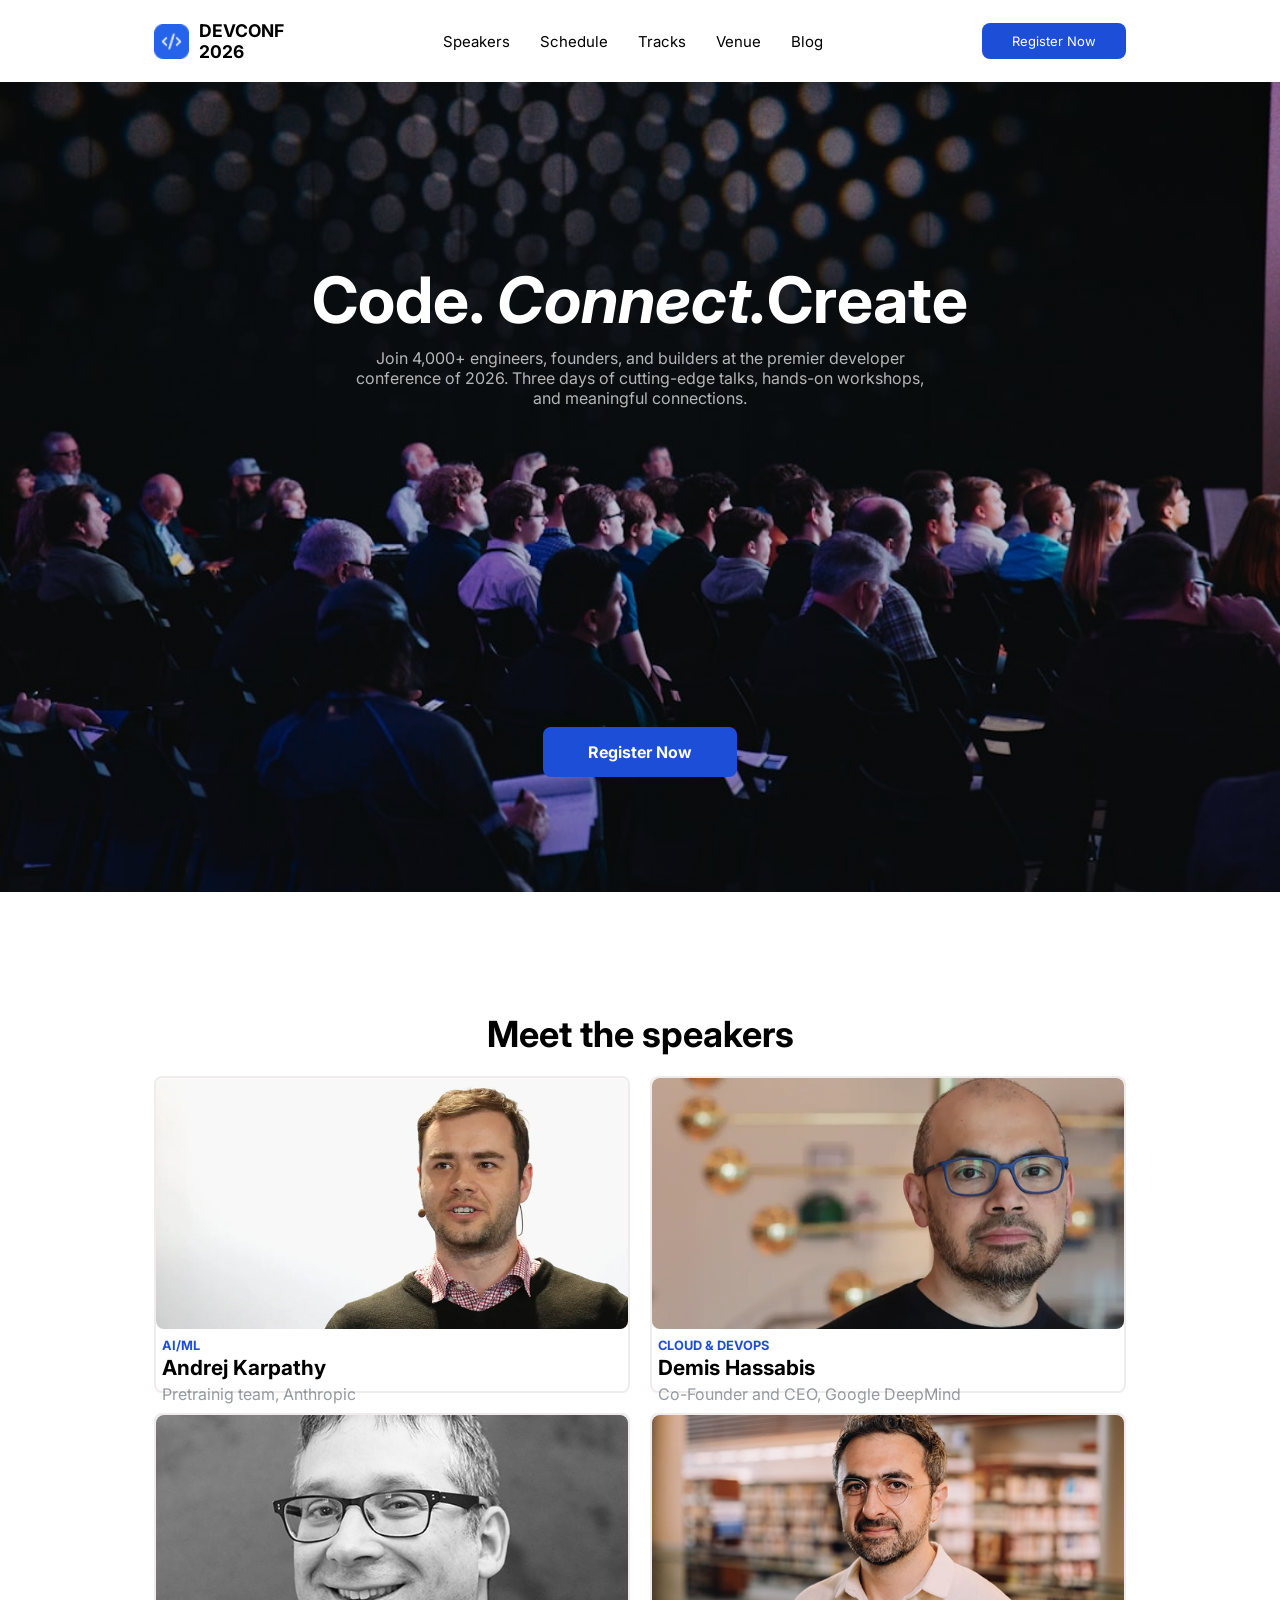
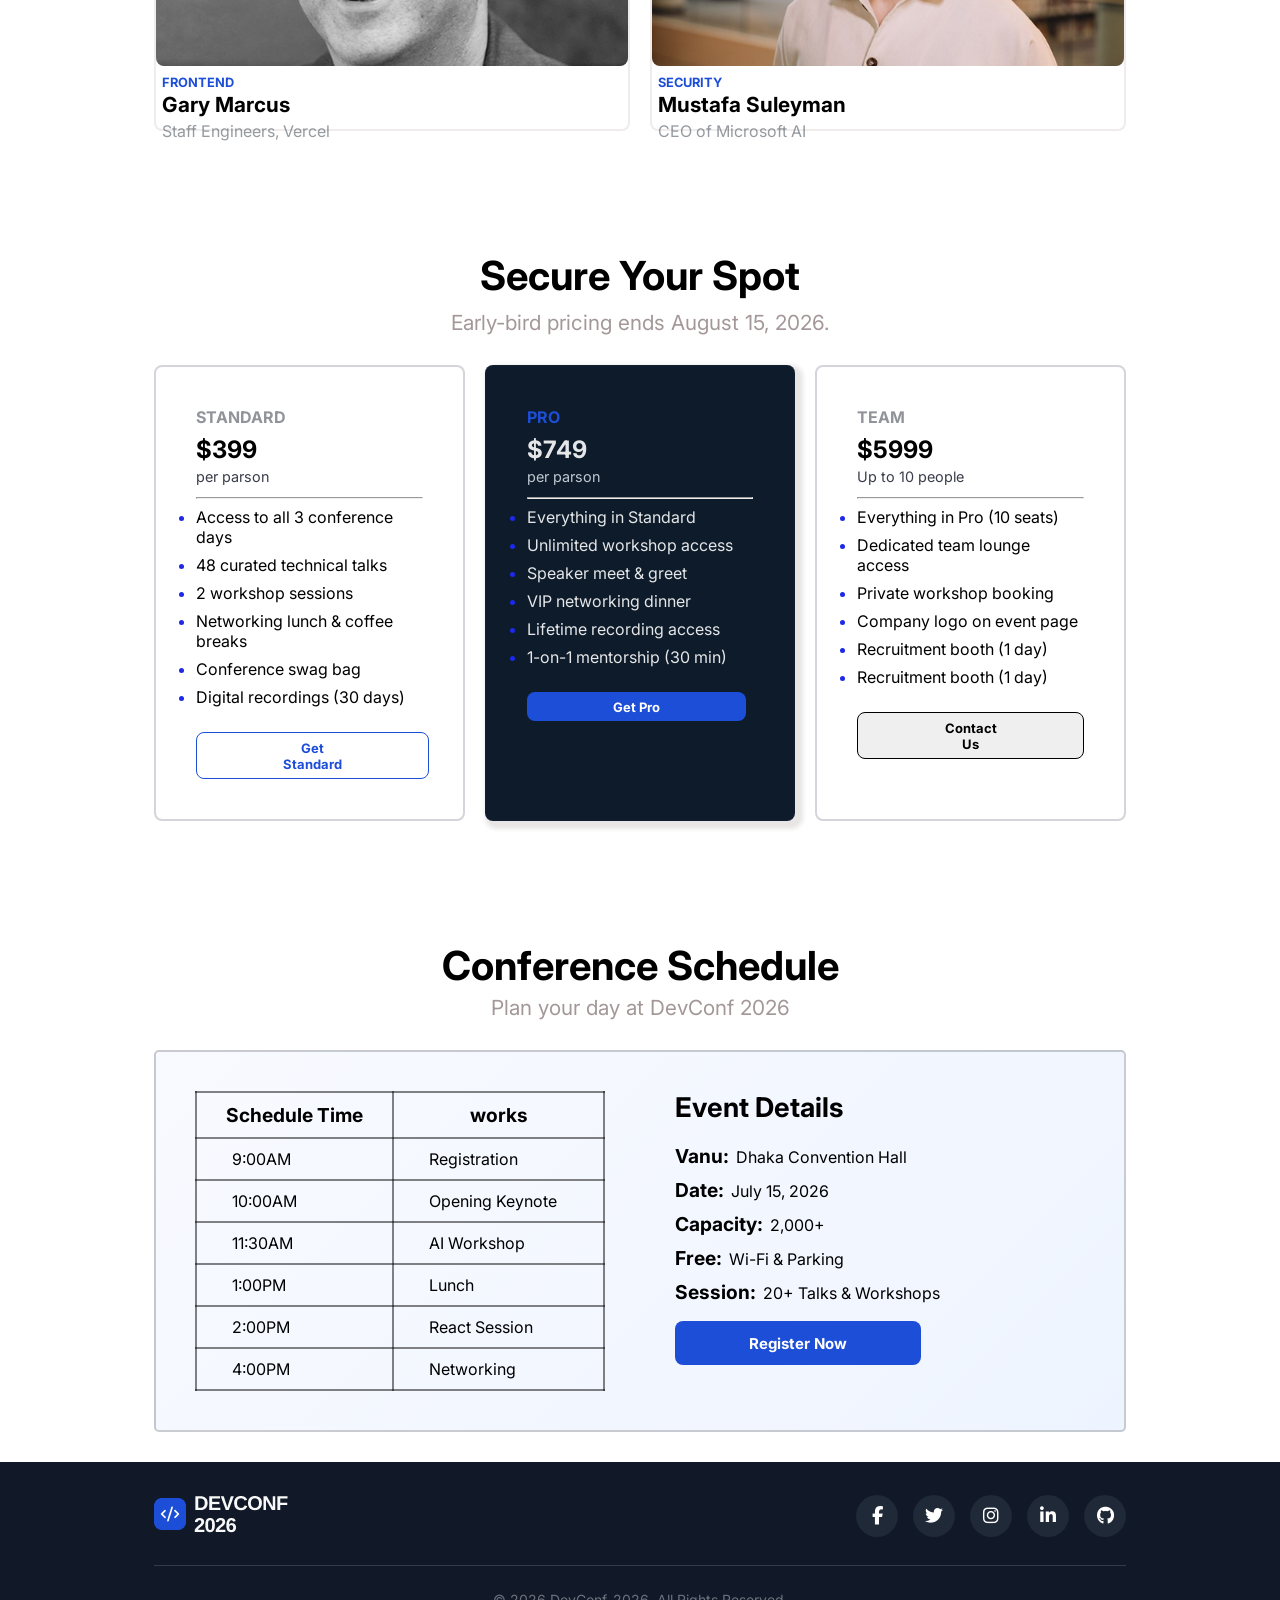
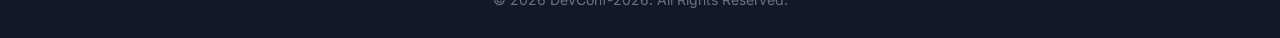
==== commit 3a48483c: "footer-color-add" ====
--- a/index.html
+++ b/index.html
@@ -205,8 +205,6 @@
             </div>
 
         </div>
-        .
-
     </section>
     <!-- footer-section-style-here -->
     <footer class="footer">
@@ -216,7 +214,6 @@
                     <img src="./images/footer-logo.png" alt="Logo">
                 </a>
             </div>
-
             <div class="social-links">
                 <a href="https://www.facebook.com"><i class="fab fa-facebook-f"></i></a>
                 <a href="https://x.com"><i class="fab fa-twitter"></i></a>
@@ -225,14 +222,11 @@
                 <a href="https://github.com"><i class="fab fa-github"></i></a>
             </div>
         </div>
-
         <hr>
-
         <div class="footer-bottom-text">
             <p>&copy; 2026 DevConf-2026. All Rights Reserved.</p>
         </div>
     </footer>
-
 </body>
 
 </html>
--- a/style/style.css
+++ b/style/style.css
@@ -410,13 +410,13 @@
 }
 
 .social-links a:hover {
-    background: #3b82f6;
+    background-color: #3b82f6;
 }
 
 .footer hr {
     border: none;
     height: 1px;
-    background: rgba(255, 255, 255, 0.15);
+    background-color: rgba(255, 255, 255, 0.15);
     margin: 25px 0;
 }
 
@@ -426,6 +426,6 @@
 
 .footer-bottom-text p {
     font-size: 14px;
-    color: #d1d5db;
+    color: #d1d5db79;
     margin: 0;
 }
